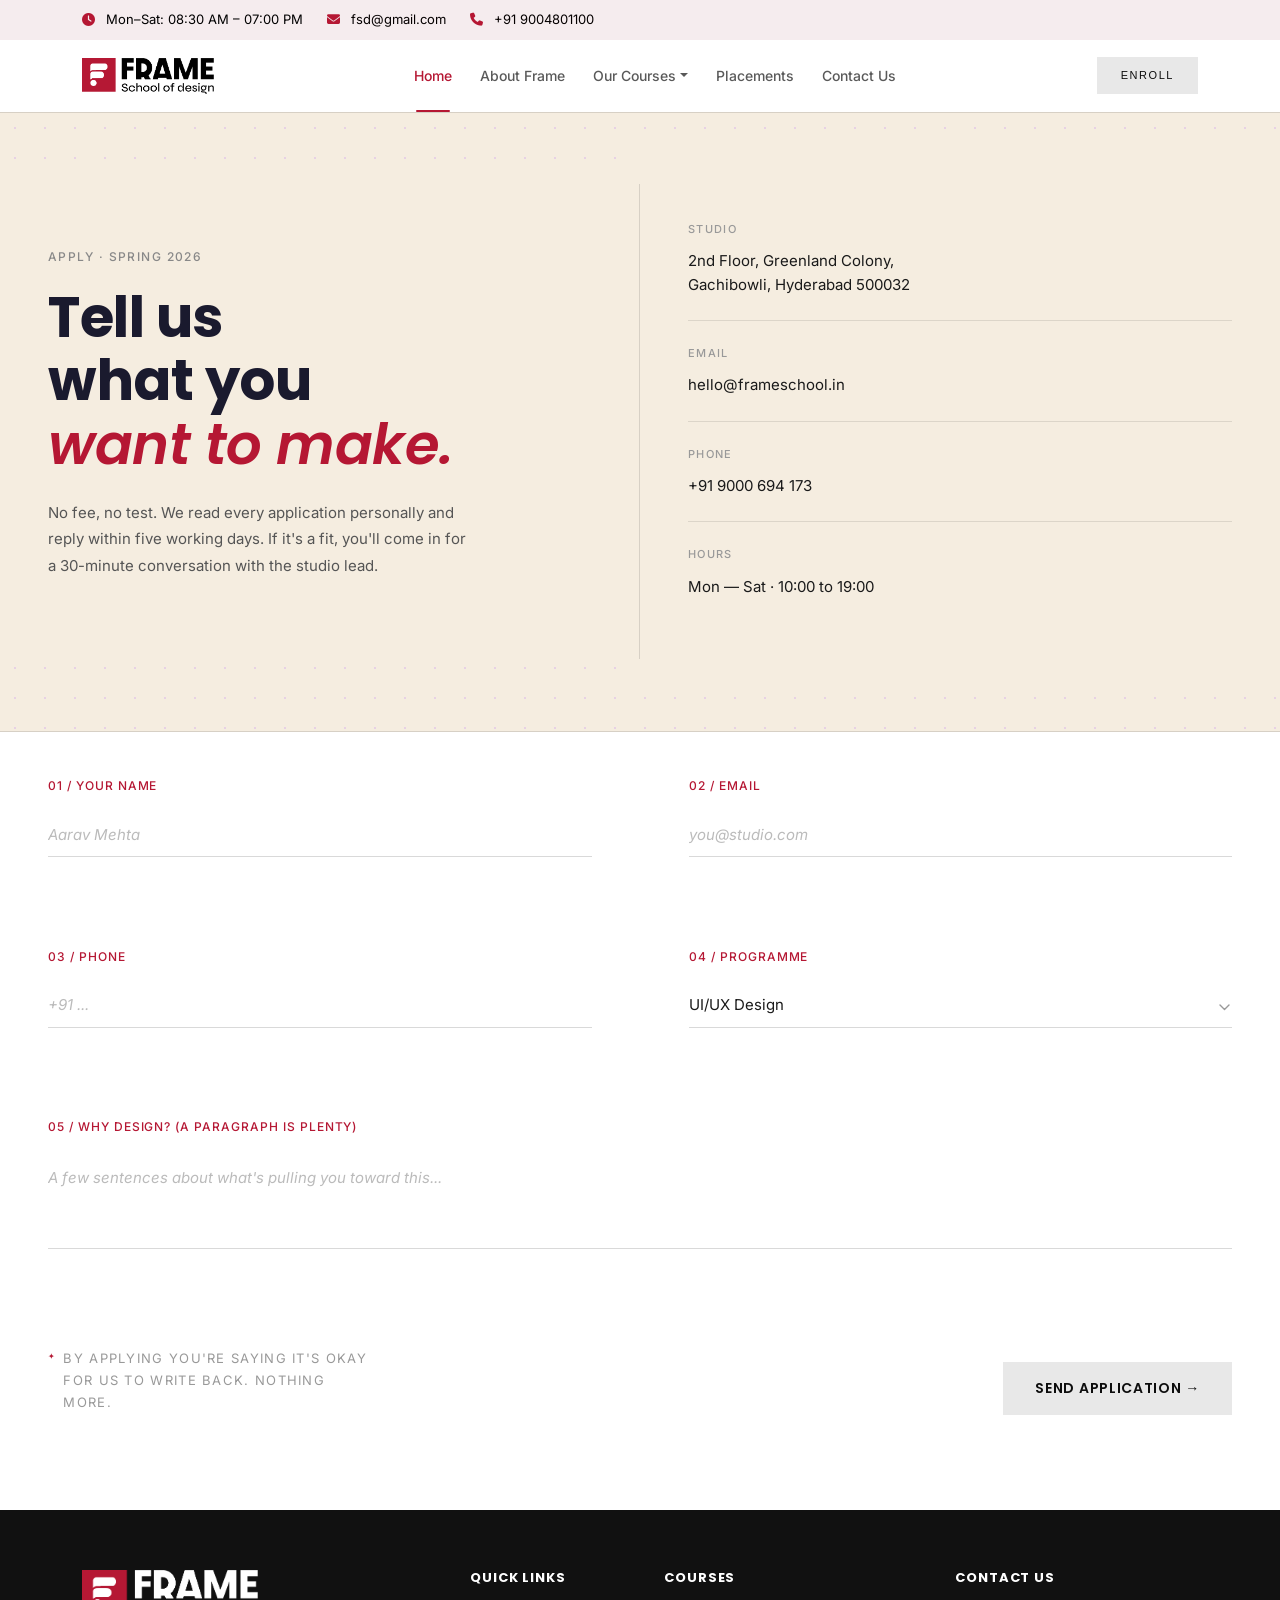
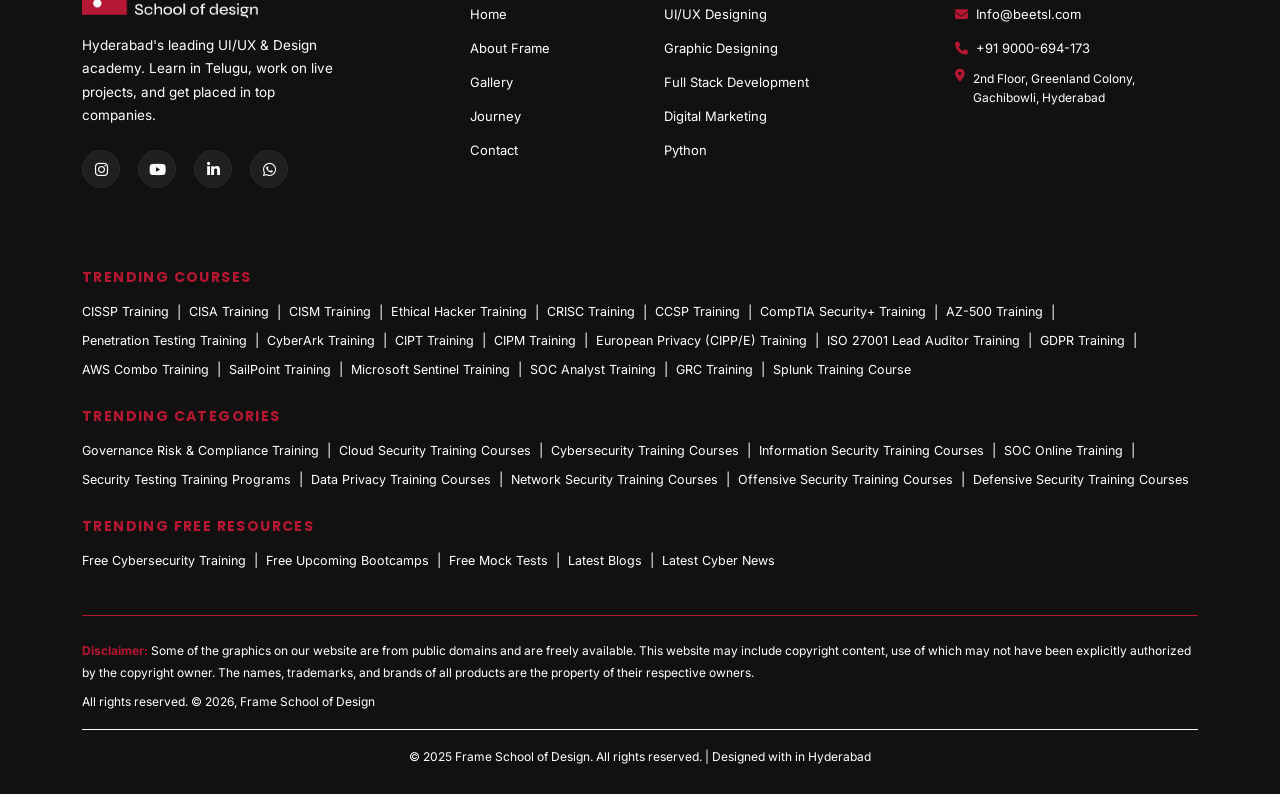
==== enrollng-now.html @ c46ac785 "updated barnded logo" ====
<!DOCTYPE html>
<html lang="en">
<head>
  <meta charset="UTF-8"/>
  <meta name="viewport" content="width=device-width, initial-scale=1.0"/>
  <title>Frame school of design</title>
  <link href="https://cdn.jsdelivr.net/npm/bootstrap@5.3.2/dist/css/bootstrap.min.css" rel="stylesheet"/>
  <link href="https://fonts.googleapis.com/css2?family=Poppins:wght@300;400;500;600;700;800;900&display=swap" rel="stylesheet"/>
  <link href="https://cdnjs.cloudflare.com/ajax/libs/font-awesome/6.5.0/css/all.min.css" rel="stylesheet"/>
  <link href="https://fonts.googleapis.com/css2?family=Inter:wght@400;500&display=swap" rel="stylesheet">
  <link rel="stylesheet" href="assets/css/style.css">
  <link rel="stylesheet" href="assets/css/community.css">
</head>
<body>

<!-- TOP BAR -->

<div class="top-bar">
  <div class="container">
    <div class="d-flex justify-content-between align-items-center flex-wrap gap-2">

      <!-- LEFT -->
      <div class="d-flex gap-4 flex-wrap">
        
        <span>
          <i class="fas fa-clock"></i>
          Mon–Sat: 08:30 AM – 07:00 PM
        </span>

        <span>
          <i class="fas fa-envelope"></i>
          <a href="mailto:fsd@gmail.com">fsd@gmail.com</a>
        </span>

        <span>
          <i class="fas fa-phone"></i>
          <a href="tel:+919004801100">+91 9004801100</a>
        </span>

      </div>

      <!-- RIGHT (optional address or remove if not needed) -->
      

    </div>
  </div>
</div>

<!-- NAVBAR -->
<nav class="navbar navbar-expand-lg">
  <div class="container">
    <a class="brand-logo" href="index.html">
      <img src="./assets/img/logo-1.png">
    </a>
    <button class="navbar-toggler border-0 shadow-none" type="button" data-bs-toggle="collapse" data-bs-target="#navMain">
      <span class="navbar-toggler-icon"></span>
    </button>
    <div class="collapse navbar-collapse" id="navMain">
      <ul class="navbar-nav mx-auto gap-1">
        <li class="nav-item"><a class="nav-link active" href="index.html">Home</a></li>
        <li class="nav-item"><a class="nav-link" href="#">About Frame</a></li>
       
        <li class="nav-item dropdown">
          <a class="nav-link dropdown-toggle" href="#" data-bs-toggle="dropdown">Our Courses</a>
          <ul class="dropdown-menu">
            <li><a href="./ppp.html">ppp</a></li>
            <li><a class="dropdown-item" href="#">UI/UX Designing</a></li>
            <li><a class="dropdown-item" href="#">Graphic Designing</a></li>
            <li><a class="dropdown-item" href="#">Full Stack Development</a></li>
            <li><a class="dropdown-item" href="#">Digital Marketing</a></li>
            <li><a class="dropdown-item" href="#">Python</a></li>
          </ul>
        </li>
        <li class="nav-item"><a class="nav-link" href="#">Placements</a></li>
        <li class="nav-item"><a class="nav-link" href="#">Contact Us</a></li>
      </ul>
      <div class="d-flex gap-3 mt-3 mt-lg-0 align-items-center">
        <!-- <button class="btn-nav-login">Login</button> -->
        <a href="contact-us.html" class="btn-nav-reg">Enroll</a>
      </div>
    </div>
  </div>
</nav>

<!-- HERO -->


<!-- ═══ CONTACT DETAILS ═══ -->






<!-- ═══ NAVBAR ═══ -->


<!-- ═══ HERO ═══ -->
<section class="hero-section">
 
  <div class="hero-left">
    <p class="section-tag">Apply · Spring 2026</p>
    <h1 class="hero-headline">
      Tell us<br>
      what you<br>
      <em>want to make.</em>
    </h1>
    <p class="hero-body">
      No fee, no test. We read every application personally and reply within five
      working days. If it's a fit, you'll come in for a 30-minute conversation
      with the studio lead.
    </p>
  </div>
 
  <div class="hero-right">
    <div class="contact-item">
      <div class="contact-cat">Studio</div>
      <div class="contact-val">2nd Floor, Greenland Colony,<br>Gachibowli, Hyderabad 500032</div>
    </div>
    <div class="contact-item">
      <div class="contact-cat">Email</div>
      <div class="contact-val">hello@frameschool.in</div>
    </div>
    <div class="contact-item">
      <div class="contact-cat">Phone</div>
      <div class="contact-val">+91 9000 694 173</div>
    </div>
    <div class="contact-item">
      <div class="contact-cat">Hours</div>
      <div class="contact-val">Mon — Sat · 10:00 to 19:00</div>
    </div>
  </div>
 
</section>
 
 
<!-- ════ CSS ════ -->
<style>
 
  /* ── Font variables ── */
  :root {
    --font-head: 'Poppins', sans-serif;
    --font-body: 'Inter', sans-serif;
  }
 
  /* ── Apply globally to this page ── */
  body {
    font-family: var(--font-body);
    font-weight: 400;
  }
 
  /* ── All headings → Poppins SemiBold/Bold ── */
  h1, h2, h3, h4, h5, h6 {
    font-family: var(--font-head);
    font-weight: 700;
  }
 
  /* ════ HERO SECTION ════ */
  .hero-section {
    display: grid;
    grid-template-columns: 1fr 1fr;       /* 2 col on desktop */
    border-top: 1px solid rgba(0,0,0,0.12);
    border-bottom: 1px solid rgba(0,0,0,0.12);
    background: #f5ede0;
    width: 100%;
  }
 
  /* LEFT */
  .hero-left {
    padding: 4rem 3.5rem 4rem 3rem;
    border-right: 1px solid rgba(0,0,0,0.12);
    display: flex;
    flex-direction: column;
    justify-content: flex-start;
    background: #f5ede0;
  }
 
  .section-tag {
    font-family: var(--font-body);
    font-weight: 500;
    font-size: 12px;
    letter-spacing: 0.12em;
    text-transform: uppercase;
    color: #888;
    margin-bottom: 1.25rem;
  }
 
  .hero-headline {
    font-family: var(--font-head);
    font-weight: 700;
    font-size: clamp(2.2rem, 5vw, 3.8rem);
    line-height: 1.1;
    color: #1a1a1a;
    margin-bottom: 1.5rem;
  }
 
  .hero-headline em {
    font-style: italic;
    font-weight: 600;
    color: #b51733;
  }
 
  .hero-body {
    font-family: var(--font-body);
    font-weight: 400;
    font-size: 15px;
    line-height: 1.75;
    color: #555;
    max-width: 420px;
  }
 
  /* RIGHT */
  .hero-right {
    padding: 4rem 3rem;
    display: flex;
    flex-direction: column;
    justify-content: flex-start;
    gap: 0;
    background: #f5ede0;
  }
 
  .contact-item {
    padding: 1.5rem 0;
    border-bottom: 1px solid rgba(0,0,0,0.1);
    display: flex;
    flex-direction: column;
    gap: 4px;
  }
 
  .contact-item:first-child { padding-top: 0; }
  .contact-item:last-child  { border-bottom: none; }
 
  .contact-cat {
    font-family: var(--font-body);
    font-weight: 500;
    font-size: 11px;
    letter-spacing: 0.12em;
    text-transform: uppercase;
    color: #999;
  }
 
  .contact-val {
    font-family: var(--font-body);
    font-weight: 400;
    font-size: 15px;
    color: #1a1a1a;
    line-height: 1.55;
  }
 
  /* ════ RESPONSIVE ════ */
 
  /* Tablet: 768px and below → stack vertically */
  @media (max-width: 768px) {
    .hero-section {
      grid-template-columns: 1fr;        /* single column */
    }
 
    .hero-left {
      border-right: none;
      border-bottom: 1px solid rgba(0,0,0,0.12);
      padding: 3rem 1.75rem 2.5rem;
      text-align: center;
      align-items: center;
    }
 
    .hero-body {
      text-align: center;
      max-width: 100%;
    }
 
    .hero-right {
      padding: 2.5rem 1.75rem 3rem;
    }
  }
 
  /* Mobile: 480px and below → tighter padding */
  @media (max-width: 480px) {
    .hero-left {
      padding: 2.5rem 1.25rem 2rem;
    }
 
    .hero-right {
      padding: 2rem 1.25rem 2.5rem;
    }
 
    .hero-headline {
      font-size: clamp(1.8rem, 8vw, 2.4rem);
    }
  }
  /* ── Form labels ── */
.field-label {
  font-family: var(--font-body);
  font-weight: 500;
  font-size: 12px;
  letter-spacing: 0.08em;
  text-transform: uppercase;
  color: #b51733;
}

/* ── Inputs, select, textarea ── */
.field-input,
.field-select,
.field-textarea {
  font-family: var(--font-body);
  font-weight: 400;
  font-size: 15px;
  color: #1a1a1a;
}

/* ── Placeholder text ── */
.field-input::placeholder,
.field-textarea::placeholder {
  font-family: var(--font-body);
  font-weight: 400;
  color: #bbb;
}

/* ── Disclaimer ── */
.form-disclaimer {
  font-family: var(--font-body);
  font-weight: 400;
  font-size: 13px;
  color: #999;
}

/* ── Send button ── */
.btn-send {
  font-family: var(--font-head);
  font-weight: 600;
  font-size: 14px;
  letter-spacing: 0.05em;
}
 
</style>
 
<!-- ═══ FORM ═══ -->
<section class="form-section">
  <div class="form-grid">

    <div class="form-field">
      <label class="field-label" for="f-name">01 / Your name</label>
      <input class="field-input" id="f-name" type="text" placeholder="Aarav Mehta">
    </div>

    <div class="form-field">
      <label class="field-label" for="f-email">02 / Email</label>
      <input class="field-input" id="f-email" type="email" placeholder="you@studio.com">
    </div>

    <div class="form-field">
      <label class="field-label" for="f-phone">03 / Phone</label>
      <input class="field-input" id="f-phone" type="tel" placeholder="+91 ...">
    </div>

    <div class="form-field">
      <label class="field-label" for="f-programme">04 / Programme</label>
      <select class="field-select" id="f-programme">
        <option>UI/UX Design</option>
        <option>Graphic Design</option>
        <option>3D &amp; Motion</option>
        <option>VFX &amp; Compositing</option>
        <option>Not sure yet</option>
      </select>
    </div>

    <div class="form-field full-width">
      <label class="field-label" for="f-why">05 / Why design? (a paragraph is plenty)</label>
      <textarea class="field-textarea" id="f-why" placeholder="A few sentences about what's pulling you toward this..."></textarea>
    </div>

    <div class="form-divider"></div>
    <div class="form-divider" style="border-bottom:none; border-top: 1px solid var(--border); margin-top:-1px;"></div>

  </div>

  <div class="form-footer">
    <p class="form-disclaimer">By applying you're saying it's okay for us to write back. Nothing more.</p>
    <button class="btn-send" id="sendBtn">Send Application →</button>
  </div>
</section>

<div class="toast" id="toast">Application sent. We'll be in touch.</div>

</div><!-- end page-wrapper -->

<script>
  document.getElementById('sendBtn').addEventListener('click', () => {
    const name = document.getElementById('f-name').value.trim();
    const email = document.getElementById('f-email').value.trim();
    if (!name || !email) {
      alert('Please fill in at least your name and email.');
      return;
    }
    const t = document.getElementById('toast');
    t.classList.add('show');
    setTimeout(() => t.classList.remove('show'), 3500);
  });
</script>





<footer>
  <div class="container">
 
    <div class="row g-5">
 
      <!-- Brand col -->
      <div class="col-lg-4">
        <div class="f-brand"><img src="./assets/img/footer-logo.png" alt="Frame Logo"></div>
        <p class="f-desc">Hyderabad's leading UI/UX & Design academy. Learn in Telugu, work on live projects, and get placed in top companies.</p>
        <!-- REPLACE your .soc block with this -->
<div class="soc">
  <a href="#" aria-label="Instagram">
    <i class="fa-brands fa-instagram"></i>
  </a>
  <a href="#" aria-label="YouTube">
    <i class="fa-brands fa-youtube"></i>
  </a>
  <a href="#" aria-label="LinkedIn">
    <i class="fa-brands fa-linkedin-in"></i>
  </a>
  <a href="#" aria-label="WhatsApp">
    <i class="fa-brands fa-whatsapp"></i>
  </a>
</div>
      </div>
 
      <!-- Quick Links -->
      <div class="col-6 col-lg-2">
        <h5>Quick Links</h5>
        <ul>
          <li><a href="index.html">Home</a></li>
          <li><a href="#">About Frame</a></li>
          <li><a href="#">Gallery</a></li>
          <li><a href="#">Journey</a></li>
          <li><a href="#">Contact</a></li>
        </ul>
      </div>
 
      <!-- Courses -->
      <div class="col-6 col-lg-3">
        <h5>Courses</h5>
        <ul>
          <li><a href="#">UI/UX Designing</a></li>
          <li><a href="#">Graphic Designing</a></li>
          <li><a href="#">Full Stack Development</a></li>
          <li><a href="#">Digital Marketing</a></li>
          <li><a href="#">Python</a></li>
        </ul>
      </div>
 
      <!-- Contact -->
      <div class="col-lg-3">
        <h5>Contact Us</h5>
        <ul>
          <li>
            <a href="mailto:Info@beetsl.com">
              <i class="fas fa-envelope"></i> Info@beetsl.com
            </a>
          </li>
          <li>
            <a href="tel:+919000694173">
              <i class="fas fa-phone"></i> +91 9000-694-173
            </a>
          </li>
          <li>
            <span>
              <i class="fas fa-map-marker-alt"></i>
              2nd Floor, Greenland Colony, Gachibowli, Hyderabad
            </span>
          </li>
        </ul>
      </div>
 
    </div><!-- /row -->
 
    <hr class="f-hr"/>
 
  </div><!-- /container -->
 
  <!-- Trending section — OUTSIDE .container so it spans full width -->
  <div class="trending-links-section">
    <div class="container">
 
      <!-- COURSES -->
      <div class="trending-links-block">
        <h4>Trending Courses</h4>
        <!-- FIX: use <a> tags separated by .sep spans, NOT a plain <p> -->
        <div class="trending-links-list">
          <a href="#">CISSP Training</a><span class="sep">|</span>
          <a href="#">CISA Training</a><span class="sep">|</span>
          <a href="#">CISM Training</a><span class="sep">|</span>
          <a href="#">Ethical Hacker Training</a><span class="sep">|</span>
          <a href="#">CRISC Training</a><span class="sep">|</span>
          <a href="#">CCSP Training</a><span class="sep">|</span>
          <a href="#">CompTIA Security+ Training</a><span class="sep">|</span>
          <a href="#">AZ-500 Training</a><span class="sep">|</span>
          <a href="#">Penetration Testing Training</a><span class="sep">|</span>
          <a href="#">CyberArk Training</a><span class="sep">|</span>
          <a href="#">CIPT Training</a><span class="sep">|</span>
          <a href="#">CIPM Training</a><span class="sep">|</span>
          <a href="#">European Privacy (CIPP/E) Training</a><span class="sep">|</span>
          <a href="#">ISO 27001 Lead Auditor Training</a><span class="sep">|</span>
          <a href="#">GDPR Training</a><span class="sep">|</span>
          <a href="#">AWS Combo Training</a><span class="sep">|</span>
          <a href="#">SailPoint Training</a><span class="sep">|</span>
          <a href="#">Microsoft Sentinel Training</a><span class="sep">|</span>
          <a href="#">SOC Analyst Training</a><span class="sep">|</span>
          <a href="#">GRC Training</a><span class="sep">|</span>
          <a href="#">Splunk Training Course</a>
        </div>
      </div>
 
      <!-- CATEGORIES -->
      <div class="trending-links-block">
        <h4>Trending Categories</h4>
        <div class="trending-links-list">
          <a href="#">Governance Risk & Compliance Training</a><span class="sep">|</span>
          <a href="#">Cloud Security Training Courses</a><span class="sep">|</span>
          <a href="#">Cybersecurity Training Courses</a><span class="sep">|</span>
          <a href="#">Information Security Training Courses</a><span class="sep">|</span>
          <a href="#">SOC Online Training</a><span class="sep">|</span>
          <a href="#">Security Testing Training Programs</a><span class="sep">|</span>
          <a href="#">Data Privacy Training Courses</a><span class="sep">|</span>
          <a href="#">Network Security Training Courses</a><span class="sep">|</span>
          <a href="#">Offensive Security Training Courses</a><span class="sep">|</span>
          <a href="#">Defensive Security Training Courses</a>
        </div>
      </div>
 
      <!-- RESOURCES -->
      <div class="trending-links-block">
        <h4>Trending Free Resources</h4>
        <div class="trending-links-list">
          <a href="#">Free Cybersecurity Training</a><span class="sep">|</span>
          <a href="#">Free Upcoming Bootcamps</a><span class="sep">|</span>
          <a href="#">Free Mock Tests</a><span class="sep">|</span>
          <a href="#">Latest Blogs</a><span class="sep">|</span>
          <a href="#">Latest Cyber News</a>
        </div>
      </div>
 
    </div><!-- /container -->
  </div><!-- /trending-links-section -->
 
  <div class="container">
    <div class="disclaimer-block">
      <p><strong>Disclaimer:</strong> Some of the graphics on our website are from public domains and are freely available. This website may include copyright content, use of which may not have been explicitly authorized by the copyright owner. The names, trademarks, and brands of all products are the property of their respective owners.</p>
      <p>All rights reserved. © 2026, Frame School of Design</p>
    </div>
    <p class="f-copy">© 2025 Frame School of Design. All rights reserved. | Designed with  in Hyderabad</p>
  </div>
 
</footer>
<script src="https://cdn.jsdelivr.net/npm/bootstrap@5.3.2/dist/js/bootstrap.bundle.min.js"></script>
<script>
  // Category tag toggle
  document.querySelectorAll('.c-tag').forEach(b => {
    b.addEventListener('click', () => {
      document.querySelectorAll('.c-tag').forEach(x => x.classList.remove('on'));
      b.classList.add('on');
    });
  });

  // Scroll reveal
  const obs = new IntersectionObserver(entries => {
    entries.forEach(e => { if(e.isIntersecting){ e.target.classList.add('show'); obs.unobserve(e.target); } });
  }, {threshold: 0.1});
  document.querySelectorAll('.rv').forEach(el => obs.observe(el));

  // Navbar white bg only when scrolled
  window.addEventListener('scroll', () => {
    document.querySelector('.navbar').classList.toggle('scrolled', window.scrollY > 10);
  });
</script>
</body>
</html>
---- assets/css/style.css ----
/* ═══════════════════════════════════════════════
   BEETSL — Fully Responsive CSS
   Breakpoints: 480px | 576px | 768px | 992px | 1200px
═══════════════════════════════════════════════ */

/* ── RESET & BASE ── */
*, *::before, *::after { box-sizing: border-box; margin: 0; padding: 0; }
html { scroll-behavior: smooth; }
body {
  font-family: 'Inter', sans-serif;
  overflow-x: hidden;
  width: 100%;
  font-weight: 400;
}

h1, h2, h3, h4, h5 {
  font-family: 'Poppins', sans-serif;
  font-weight: 600;
}

img { max-width: 100%; height: auto; display: block; }

/* ── CSS VARIABLES ── */
:root {
  --purple: #b51733;
  --purple-dark: #7c3aed;
  --purple-deep: #9333ea;
  --dark: #1a1a2e;
  --orange: #f97316;
  --bg-light: #f9f6ff;
  --bg-lavender: #f0eaff;
}

/* ══════════════════════════════════
   TOP BAR
══════════════════════════════════ */
.top-bar {
  background: oklch(0.95 0.01 0);
  color: black;
  font-size: 13px;
  padding: 10px 0;
}
.top-bar i { color: #b51733; margin-right: 5px; }
.top-bar a { color: #050000; text-decoration: none; }
.top-bar .addr { font-size: 12px; }

/* ══════════════════════════════════
   NAVBAR
══════════════════════════════════ */

  /* background: transparent;
  box-shadow: none;
  padding: 14px 0;
  position: sticky;
  top: 0;
  z-index: 1000;
  transition: background .3s, box-shadow .3s; */
  .navbar {
  background: transparent;
  box-shadow: none;

  height: 72px; /*  exact clean height */
  padding: 0;   /*  remove extra padding */

  display: flex;
  align-items: center;

  position: sticky;
  top: 0;
  z-index: 1000;

  transition: background .3s, box-shadow .3s;
}
.navbar .container {
  height: 100%;
  display: flex;
  align-items: center;
}

.navbar.scrolled {
  background: #fff !important;
  box-shadow: 0 2px 12px rgba(0,0,0,.08);
}
.brand-logo {
  display: flex;
  align-items: center;
  gap: 8px;
  text-decoration: none;
}
.brand-logo img {
  height: 36px;
  width: auto;
}
.nav-link {
  font-weight: 500;
  font-size: 14px;
  padding: 0 12px !important; /* 👈 tighter spacing */
  line-height: 72px; /* vertical alignment */
}
.nav-link:hover, .nav-link.active { color: #b51733 !important; }
.nav-link.active { position: relative; }
.nav-link.active::after {
  content: '';
  position: absolute;
  bottom: 0; left: 14px; right: 14px;
  height: 2px;
  background: #b51733;
  border-radius: 2px;
}
.dropdown-menu {
  border: none;
  box-shadow: 0 8px 30px rgba(0,0,0,.12);
  border-radius: 12px;
  padding: 10px;
  min-width: 210px;
}
.dropdown-item {
  border-radius: 8px;
  font-size: 14px;
  font-family: 'Poppins', sans-serif;
  padding: 9px 16px;
  color: #333;
}
.dropdown-item:hover { background: #f5f0ff; color: #b51733; }

/* .btn-nav-login {
  border: 1.5px solid var(--dark);
  color: var(--dark);
  border-radius: 8px;
  padding: 8px 26px;
  font-weight: 600;
  background: transparent;
  font-size: 14px;
  transition: all .2s;
  font-family: 'Poppins', sans-serif;
  cursor: pointer;
}
.btn-nav-login:hover { background: var(--dark); color: #fff; } */

.btn-nav-reg {
  background: black;
  color: #fff;
  border: none;
  border-radius: 8px;

  font-weight: 600;
 padding: 6px 18px;
  font-size: 13px;
  transition: all .2s;
  font-family: 'Poppins', sans-serif;
  cursor: pointer;
}
.btn-nav-reg:hover { background: #b51834; }
/* ── Mobile nav: float OVER content instead of pushing it down ── */
@media (max-width: 991px) {

  /* Make navbar a positioning anchor */
  .navbar {
    position: sticky;   /* already set — just keep it */
    overflow: visible;  /* allow the dropdown to escape */
  }

  /* Float the open menu over the page */
  .navbar-collapse.show,
  .navbar-collapse.collapsing {
    position: absolute;
    top: 60px;          /* match your navbar height */
    left: 0;
    right: 0;
    background: #fff;
    z-index: 1001;
    padding: 0.75rem 1.25rem 1.25rem;
    box-shadow: 0 12px 32px rgba(0, 0, 0, 0.12);
    border-top: 1px solid #f0f0f0;
    border-radius: 0 0 12px 12px;
  }

  /* Give navbar a containing block so absolute child is positioned inside it */
  .navbar .container {
    position: relative;
  }
}
/* ══════════════════════════════════
   HERO SECTION
══════════════════════════════════ */
.hero-section {
  background: linear-gradient(135deg, #f9f0ff 0%, #f0e6ff 20%, #ede0ff 40%, #f5ecff 70%, #fff0f9 100%);
  position: relative;
  overflow: hidden;

  /* Responsive UiPath-style height */
  height: clamp(520px, 80vh, 620px);

  display: flex;
  align-items: center;
  padding: 0;
}
.hero-section::before {
  content: '';
  position: absolute;
  inset: 0;
  background-image: radial-gradient(rgba(168,85,247,.18) 1px, transparent 1px);
  background-size: 30px 30px;
  pointer-events: none;
}
.hero-blob {
  position: absolute;
  right: -60px;
  top: 50%;
  transform: translateY(-50%);
  width: 580px;
  height: 580px;
  background: radial-gradient(circle, rgba(168,85,247,.22) 0%, rgba(220,120,255,.1) 50%, transparent 72%);
  border-radius: 50%;
  pointer-events: none;
}
.deco-lines {
  position: absolute;
  right: 28%;
  top: 6%;
  pointer-events: none;
  opacity: .55;
}
.spin-ring {
  position: absolute;
  right: 32%; top: 12%;
  width: 110px; height: 110px;
  border: 2px dashed rgba(168,85,247,.4);
  border-radius: 50%;
  animation: spin 22s linear infinite;
  pointer-events: none;
}
@keyframes spin { to { transform: rotate(360deg); } }
.inner-ring {
  position: absolute;
  right: 34%; top: 18%;
  width: 50px; height: 50px;
  border: 2px solid rgba(168,85,247,.18);
  border-radius: 50%;
  pointer-events: none;
}
.hero-star {
  position: absolute;
  right: 35%; top: 18%;
  font-size: 28px;
  color: #6d28d9;
  animation: pulse 2.5s ease-in-out infinite;
  pointer-events: none;
}
@keyframes pulse {
  0%, 100% { transform: scale(1); opacity: .6; }
  50% { transform: scale(1.3); opacity: 1; }
}
.star-bl {
  position: absolute;
  right: 16%; bottom: 26%;
  font-size: 22px;
  color: #f97316;
  opacity: .7;
  animation: pulse 3s ease-in-out infinite reverse;
  pointer-events: none;
}

.hero-left {
  position: relative;
  z-index: 2;
  padding-bottom: 0;
}
.person-wrap img {
  height: 100%;
  max-height: 540px;
  width: auto;
  object-fit: contain;
}
.hero-left h1 {
  font-size: clamp(2.1rem, 4.5vw, 3.5rem);
  font-weight: 700;
  line-height: 1.13;
  color: var(--dark);
  letter-spacing: -0.5px;
}
.h1-enhance { font-weight: 800; }
.h1-your { color: #b51733; font-weight: 800; }
.h1-creativity {
  color: #b51733;
  font-weight: 800;
  position: relative;
  display: inline-block;
}
.h1-creativity::after {
  content: '';
  position: absolute;
  bottom: -6px; left: 0;
  width: 100%; height: 3.5px;
  background: linear-gradient(90deg, var(--dark) 10%, #b51733);
  border-radius: 3px;
}
.hero-para {
  font-size: 15px;
  color: #555;
  line-height: 1.8;
  max-width: 490px;
  margin: 24px 0 34px;
  font-family: 'Inter', sans-serif;
  font-weight: 400;
}

.btn-enroll {
  background: linear-gradient(135deg, #ff6b35, var(--orange));
  color: #fff;
  border: none;
  padding: 14px 30px;
  border-radius: 50px;
  font-weight: 700;
  font-size: 15px;
  display: inline-flex;
  align-items: center;
  gap: 9px;
  box-shadow: 0 6px 22px rgba(249,115,22,.4);
  text-decoration: none;
  font-family: 'Poppins', sans-serif;
  transition: all .25s;
  cursor: pointer;
}
.btn-enroll:hover {
  transform: translateY(-3px);
  box-shadow: 0 10px 28px rgba(249,115,22,.5);
  color: #fff;
}
.btn-pill-outline {
  background: #fff;
  color: #333;
  border: 1.5px solid #ddd;
  padding: 13px 20px;
  border-radius: 50px;
  font-weight: 600;
  font-size: 14px;
  display: inline-flex;
  align-items: center;
  gap: 7px;
  text-decoration: none;
  font-family: 'Poppins', sans-serif;
  transition: all .25s;
  cursor: pointer;
}
.btn-pill-outline:hover {
  border-color: #b51733;
  color: #b51733;
  transform: translateY(-2px);
}

/* Hero Right */
.hero-right { position: relative; z-index: 2; }
.person-wrap { position: relative; display: flex; justify-content: center; align-items: flex-end; }

/* Floating badges */
.badge-1000 {
  position: absolute;
  right: -10px; top: 22%;
  background: #fff;
  border-radius: 18px;
  padding: 16px 20px 16px 16px;
  box-shadow: 0 8px 32px rgba(0,0,0,.13);
  display: flex;
  align-items: center;
  gap: 14px;
  z-index: 10;
  animation: floatY 3s ease-in-out infinite;
}
@keyframes floatY {
  0%, 100% { transform: translateY(0); }
  50% { transform: translateY(-10px); }
}
.av-wrap { display: flex; }
.av-item {
  width: 38px; height: 38px;
  border-radius: 50%;
  border: 2.5px solid #fff;
  margin-left: -10px;
  display: flex;
  align-items: center;
  justify-content: center;
  font-size: 16px;
  font-weight: 700;
  overflow: hidden;
  background: #eee;
}
.av-item:first-child { margin-left: 0; }
.av-item img, .bs-av img { width: 100%; height: 100%; object-fit: cover; }
.badge-count {
  font-size: 22px;
  font-weight: 800;
  color: #b51733;
  display: block;
  line-height: 1.1;
}
.badge-label { font-size: 12px; color: #777; font-weight: 500; }

.badge-student {
  position: absolute;
  left: -10px; bottom: 30%;
  background: #fff;
  border-radius: 14px;
  padding: 14px 18px;
  box-shadow: 0 8px 28px rgba(0,0,0,.12);
  z-index: 10;
  animation: floatY 3.5s ease-in-out infinite reverse;
}
.bs-inner { display: flex; align-items: center; gap: 12px; }
.bs-av {
  width: 44px; height: 44px;
  border-radius: 50%;
  overflow: hidden;
  background: linear-gradient(135deg, #fbbf24, #f59e0b);
  display: flex;
  align-items: center;
  justify-content: center;
  font-size: 20px;
  border: 2.5px solid #fff;
  box-shadow: 0 4px 12px rgba(0,0,0,.12);
}
.bs-label { font-size: 11px; color: #999; font-weight: 500; }
.bs-name { font-weight: 700; font-size: 14px; color: var(--dark); }
.bs-stars { color: #f59e0b; font-size: 13px; }

/* ══════════════════════════════════
   SEARCH SECTION
══════════════════════════════════ */
.search-section {
  background: linear-gradient(135deg, #f0eaff, #ede9fe 40%, #f8f5ff 100%);
  padding: 32px 0 48px;
  position: relative;
}
.search-section::before {
  content: '';
  position: absolute;
  inset: 0;
  background-image: radial-gradient(rgba(168,85,247,.12) 1px, transparent 1px);
  background-size: 28px 28px;
  pointer-events: none;
}
.search-box {
  background: #fff;
  border-radius: 14px;
  box-shadow: 0 4px 24px rgba(0,0,0,.09);
  display: flex;
  align-items: stretch;
  overflow: hidden;
  max-width: 900px;
  margin: 0 auto;
  position: relative;
  z-index: 1;
}
.s-select {
  border: none;
  outline: none;
  padding: 0 38px 0 18px;
  font-size: 15px;
  font-weight: 500;
  color: #333;
  font-family: 'Poppins', sans-serif;
  min-width: 185px;
  border-right: 1.5px solid #f0f0f0;
  -webkit-appearance: none;
  appearance: none;
  background: #fff url("data:image/svg+xml,%3Csvg xmlns='http://www.w3.org/2000/svg' width='11' height='7'%3E%3Cpath d='M1 1l4.5 4.5L10 1' stroke='%23999' stroke-width='1.5' fill='none' stroke-linecap='round'/%3E%3C/svg%3E") no-repeat calc(100% - 12px) center;
  cursor: pointer;
}
.s-input {
  flex: 1;
  border: none;
  outline: none;
  padding: 18px;
  font-size: 15px;
  font-family: 'Poppins', sans-serif;
  color: #333;
}
.s-input::placeholder { color: #bbb; }
.s-btn {
  background: #b51733;
  color: #fff;
  border: none;
  padding: 0 42px;
  font-weight: 700;
  font-size: 15px;
  font-family: 'Poppins', sans-serif;
  transition: background .2s;
  white-space: nowrap;
  cursor: pointer;
}
.s-btn:hover { background: var(--purple-deep); }

.cat-wrap {
  display: flex;
  flex-wrap: wrap;
  gap: 10px;
  justify-content: center;
  margin-top: 22px;
  position: relative;
  z-index: 1;
}
.c-tag {
  background: transparent;
  border: 1.5px solid #ddd;
  color: #555;
  padding: 8px 22px;
  border-radius: 50px;
  font-size: 13px;
  font-weight: 500;
  cursor: pointer;
  transition: all .2s;
  font-family: 'Poppins', sans-serif;
}
.c-tag:hover, .c-tag.on {
  border-color: #b51733;
  color: #b51733;
  background: #f5f0ff;
}

/* ══════════════════════════════════
   TICKER
══════════════════════════════════ */
.ticker {
  background: linear-gradient(90deg, var(--dark), #3b1f6b 50%, var(--dark));
  padding: 18px 0;
  overflow: hidden;
}
.ticker-track {
  display: flex;
  width: max-content;
  animation: tick 26s linear infinite;
}
@keyframes tick { to { transform: translateX(-50%); } }
.t-item {
  display: flex;
  align-items: center;
  gap: 14px;
  padding: 0 30px;
  white-space: nowrap;
  color: #fff;
  font-size: 15px;
  font-weight: 700;
}
.t-x {
  width: 26px; height: 26px;
  background: rgba(168,85,247,.28);
  border-radius: 6px;
  display: flex;
  align-items: center;
  justify-content: center;
  color: #d8b4fe;
  font-size: 12px;
  font-weight: 900;
}
.t-star { color: #b51733; font-size: 18px; }

/* ══════════════════════════════════
   GLOBAL IMPACT (COMPANIES)
══════════════════════════════════ */
.gi-section {
  background: #0d0d0d;
  padding: 80px 0 60px;
  overflow: hidden;
  position: relative;
}
.gi-section::before {
  content: '';
  position: absolute;
  inset: 0;
  background-image:
    linear-gradient(rgba(255,255,255,.022) 1px, transparent 1px),
    linear-gradient(90deg, rgba(255,255,255,.022) 1px, transparent 1px);
  background-size: 60px 60px;
  pointer-events: none;
}
.gi-tag {
  display: inline-flex;
  align-items: center;
  gap: 8px;
  font-size: 12px;
  font-weight: 700;
  letter-spacing: 3px;
  text-transform: uppercase;
  color: #f97316;
  margin-bottom: 20px;
}
.gi-title {
  font-size: clamp(1.5rem, 3.8vw, 2.5rem);
  font-weight: 700;
  color: #fff;
  line-height: 1.2;
  margin-bottom: 16px;
}
.gi-title .hi { color: #22d3ee; }
.gi-subtitle {
  font-size: 15px;
  color: rgba(255,255,255,.42);
  max-width: 520px;
  margin: 0 auto;
  line-height: 1.7;
}

/* Marquee rows */
.gi-marquee-wrap { margin-top: 52px; position: relative; }
.gi-fade-l, .gi-fade-r {
  position: absolute;
  top: 0; bottom: 0;
  width: 120px;
  pointer-events: none;
  z-index: 4;
}
.gi-fade-l { left: 0; background: linear-gradient(90deg, #0d0d0d 30%, transparent); }
.gi-fade-r { right: 0; background: linear-gradient(-90deg, #0d0d0d 30%, transparent); }

.gi-lane {
  overflow: hidden;
  border-top: 1px solid rgba(255,255,255,.07);
}
.gi-lane:last-child { border-bottom: 1px solid rgba(255,255,255,.07); }
.gi-track { display: flex; width: max-content; will-change: transform; }
.gi-track.fwd  { animation: giScroll 30s linear infinite; }
.gi-track.rev  { animation: giScroll 36s linear infinite reverse; }
.gi-track.fwd2 { animation: giScroll 26s linear infinite; }
.gi-track.rev2 { animation: giScroll 32s linear infinite reverse; }
@keyframes giScroll { to { transform: translateX(-50%); } }

.gi-lane:hover .gi-track { animation-play-state: paused; }

.gi-logo {
  display: inline-flex;
  flex-direction: column;
  align-items: center;
  justify-content: center;
  min-width: 200px;
  height: 100px;
  padding: 0 32px;
  border-right: 1px solid rgba(255,255,255,.07);
  flex-shrink: 0;
  position: relative;
  transition: background .3s;
  cursor: default;
}
.gi-logo::after {
  content: '';
  position: absolute;
  inset: 0;
  background: rgba(255,255,255,0);
  transition: background .3s;
}
.gi-logo:hover::after { background: rgba(255,255,255,.04); }
.gi-logo:hover .ln { color: rgba(255,255,255,.95) !important; }

.ln {
  font-size: clamp(12px,1.3vw,15px);
  font-weight: 700;
  color: rgba(255,255,255,.55);
  white-space: nowrap;
  transition: color .3s;
  text-align: center;
  line-height: 1.3;
  position: relative;
  z-index: 1;
}
.ls {
  font-size: 8px;
  font-weight: 500;
  letter-spacing: 1px;
  color: rgba(255,255,255,.25);
  text-transform: uppercase;
  margin-top: 3px;
  position: relative;
  z-index: 1;
}
.ln.c { color: #22d3ee; } .ln.o { color: #f97316; } .ln.b { color: #60a5fa; }
.ln.p { color: #c084fc; } .ln.r { color: #f87171; } .ln.g { color: #4ade80; }
.ln.y { color: #facc15; } .ln.w { color: rgba(255,255,255,.75); }

/* ══════════════════════════════════
   CTA SECTION
══════════════════════════════════ */
.cta-section {
  /* background: linear-gradient(135deg, var(--dark), #4c1d95 50%, var(--purple-dark)); */
    background: #b51733;

  padding: 90px 0;
  position: relative;
  overflow: hidden;
  text-align: center;
}
.cta-section::before {
  content: '';
  position: absolute;
  width: 480px; height: 480px;
  background: rgba(168,85,247,.12);
  border-radius: 50%;
  top: -180px; right: -80px;
}
.cta-section::after {
  content: '';
  position: absolute;
  width: 280px; height: 280px;
  background: rgba(168,85,247,.08);
  border-radius: 50%;
  bottom: -110px; left: -50px;
}
.cta-section h2 {
  color: #fff;
  font-size: clamp(1.8rem, 3.5vw, 2.6rem);
  font-weight: 800;
  position: relative;
  z-index: 1;
}
.cta-section p {
  color: rgba(255,255,255,.7);
  font-size: 15px;
  max-width: 480px;
  margin: 14px auto 34px;
  position: relative;
  z-index: 1;
}
.btn-cta {
  background: #000000;
  color: #fff;
  border: none;
  padding: 16px 46px;
  border-radius: 50px;
  font-weight: 700;
  font-size: 16px;
  font-family: 'Poppins', sans-serif;
  box-shadow: 0 8px 24px rgba(249,115,22,.4);
  transition: all .25s;
  cursor: pointer;
  position: relative;
  z-index: 1;
}
.btn-cta:hover {
  transform: translateY(-3px);
  box-shadow: 0 12px 32px rgba(249,115,22,.5);
}

/* ══════════════════════════════════
   TESTIMONIALS
══════════════════════════════════ */
:root {
  --bg: #0d0d0d;
  --card: #141414;
  --accent: #e87c3e;
  --accent2: #4f9cf9;
  --text: #e8e8e8;
  --muted: #666;
  --star: #f5a623;
  --border: rgba(255,255,255,0.07);
}

.sec-head { padding: 72px 24px 48px; text-align: center; }
.eyebrow {
  display: flex;
  align-items: center;
  justify-content: center;
  gap: 10px;
  margin-bottom: 14px;
}
.eyebrow span {
  font-family: 'Poppins', sans-serif;
  font-size: 12px;
  font-weight: 700;
  letter-spacing: .2em;
  text-transform: uppercase;
  color: #b51733;
}
.sec-head h2 {
  font-family: 'Poppins', sans-serif;
  font-size: clamp(28px, 5vw, 50px);
  font-weight: 800;
  background: linear-gradient(135deg, #fff 40%, #b51733 100%);
  -webkit-background-clip: text;
  -webkit-text-fill-color: transparent;
  background-clip: text;
  margin-bottom: 12px;
  line-height: 1.1;
}
.sub {
  color: var(--muted);
  font-size: 15px;
  max-width: 520px;
  margin: 0 auto;
  line-height: 1.7;
}

.cols-outer {
  position: relative;
  padding: 0 24px;
  max-width: 1200px;
  margin: 0 auto;
}
.cols-outer::before, .cols-outer::after {
  content: '';
  position: absolute;
  left: 0; right: 0;
  z-index: 2;
  pointer-events: none;
}
.cols-outer::before {
  top: 0;
  height: 60px;
  background: linear-gradient(to bottom, var(--bg), transparent);
}
.cols-outer::after {
  bottom: 0;
  height: 80px;
  background: linear-gradient(to top, var(--bg), transparent);
}

.cols-wrap {
  display: grid;
  grid-template-columns: repeat(3, 1fr);
  gap: 20px;
  padding: 0 0 72px;
  height: 620px;
  overflow: hidden;
}

.col { display: flex; flex-direction: column; gap: 18px; will-change: transform; }

/* Testimonial Card */
.tcard {
  background: var(--card);
  border: 1px solid var(--border);
  border-radius: 16px;
  padding: 22px 20px 18px;
  display: flex;
  flex-direction: column;
  gap: 12px;
  position: relative;
  overflow: hidden;
  flex-shrink: 0;
  transition: border-color .3s, box-shadow .3s;
}
.tcard::before {
  content: '';
  position: absolute;
  top: 0; left: 0; right: 0;
  height: 3px;
  background: linear-gradient(90deg, #b51733, var(--accent2));
  opacity: 0;
  transition: opacity .3s;
}
.tcard:hover {
  border-color: rgba(232,124,62,.3);
  box-shadow: 0 16px 40px rgba(0,0,0,.5);
}
.tcard:hover::before { opacity: 1; }

.big-q {
  position: absolute;
  top: 10px; right: 14px;
  font-size: 44px;
  font-family: Georgia, serif;
  color: rgba(255,255,255,.035);
  line-height: 1;
  user-select: none;
}
.ch { display: flex; align-items: center; gap: 11px; }
.av {
  width: 42px; height: 42px;
  border-radius: 50%;
  display: flex;
  align-items: center;
  justify-content: center;
  font-family: 'Poppins', sans-serif;
  font-size: 16px;
  font-weight: 700;
  color: #fff;
  flex-shrink: 0;
  text-transform: uppercase;
}
.mt { flex: 1; min-width: 0; }
.nm {
  font-family: 'Poppins', sans-serif;
  font-size: 13.5px;
  font-weight: 700;
  color: #fff;
  white-space: nowrap;
  overflow: hidden;
  text-overflow: ellipsis;
}
.co {
  font-size: 9.5px;
  font-weight: 700;
  letter-spacing: .14em;
  text-transform: uppercase;
  color: #b51733;
  margin-top: 2px;
}
.stars { display: flex; gap: 2px; margin-top: 4px; }
.star { color: var(--star); font-size: 11px; }
.star.e { opacity: .25; }
.bt { font-size: 13px; line-height: 1.75; color: #aaa; font-style: italic; }
.cf {
  display: flex;
  align-items: center;
  justify-content: space-between;
  border-top: 1px solid var(--border);
  padding-top: 10px;
}
.vf { font-size: 10.5px; color: #4caf50; font-weight: 500; }
.sp { font-size: 12px; color: var(--muted); }

/* ══════════════════════════════════
   FOOTER
══════════════════════════════════ */
footer {
  background: #0d0d0d;
  color: #aaa; /* better visibility */
}
footer h5 {
  color: #fff;
  font-weight: 700;
  font-size: 16px;
  margin-bottom: 18px;
}
footer ul { list-style: none; padding: 0; margin: 0; }
footer ul li { margin-bottom: 10px; }
footer ul li a {
  color: #777;
  text-decoration: none;
  font-size: 14px;
  transition: color .2s;
}
footer ul li a:hover { color: #b51733; }
.f-brand { font-size: 22px; font-weight: 800; color: #fff; }
.f-brand span { color: #b51733; }
.f-desc {
  font-size: 12px;
  line-height: 1.8;
  margin: 12px 0 22px;
  max-width: 270px;
  color: #777;
}
.soc a {
  display: inline-flex;
  width: 38px; height: 38px;
  background: rgba(255,255,255,.06);
  border-radius: 50%;
  align-items: center;
  justify-content: center;
  color: #b51733;
  font-size: 15px;
  margin-right: 8px;
  transition: all .2s;
  text-decoration: none;
}
.soc a:hover { background: #b51733; color: #fff; transform: translateY(-2px); }
.f-hr { border-color: rgba(255,255,255,.07); margin: 36px 0 18px; }
.f-copy { font-size: 13px; color: #444; text-align: center; }

/* ══════════════════════════════════
   REVEAL ANIMATION
══════════════════════════════════ */
.rv { opacity: 0; transform: translateY(28px); transition: opacity .65s ease, transform .65s ease; }
.rv.show { opacity: 1; transform: none; }


/* ══════════════════════════════════════════════════
   RESPONSIVE BREAKPOINTS
══════════════════════════════════════════════════ */

/* ── ≤ 1199px (Large tablets / small desktops) ── */
@media (max-width: 1199px) {
  .hero-section { min-height: auto; }
  .hero-blob { width: 400px; height: 400px; }
  .badge-1000 { right: 0; }
  .badge-student { left: 0; }
  .gi-logo { min-width: 170px; padding: 0 24px; }
}

/* ── ≤ 991px (Tablets) ── */
@media (max-width: 991px) {

  .hero-section {
    height: auto;
    padding: 60px 0;
  }

  .hero-left {
    padding-bottom: 30px;
    text-align: center;
  }

  .hero-para {
    margin-left: auto;
    margin-right: auto;
  }

  .hero-left .d-flex {
    justify-content: center;
  }

  .hero-right {
    margin-top: 30px;
  }

  .person-wrap {
    margin-bottom: 40px;
  }
}
/* ── ≤ 767px (Mobile landscape / large phones) ── */
@media (max-width: 767px) {

  .hero-section {
    height: auto;
    padding: 50px 0 20px;
  }

  .hero-left h1 {
    font-size: clamp(1.7rem, 6vw, 2.2rem);
    text-align: center;
  }

  .hero-para {
    font-size: 14px;
    text-align: center;
  }

  .hero-left .d-flex {
    flex-direction: column;
    align-items: center;
    gap: 12px !important;
  }

  .person-wrap img {
    height: 300px;
  }
}

/* ── ≤ 480px (Small phones) ── */
@media (max-width: 480px) {
  .hero-left h1 {
    font-size: 1.55rem;
  }

  .hero-para {
    font-size: 13px;
  }

  .person-wrap img {
    height: 260px;
  }
}
/* ── ≤ 360px (Very small phones) ── */
@media (max-width: 360px) {
  .hero-left h1 { font-size: 1.35rem; }
  .btn-enroll, .btn-pill-outline { font-size: 12px; }
  .gi-logo { min-width: 100px; padding: 0 10px; }
  .ln { font-size: 11px; }
  .tcard { padding: 16px 14px 12px; }
}

/* ══════════════════════════════════
   UTILITY — touch devices
══════════════════════════════════ */
@media (hover: none) {
  .gi-lane:hover .gi-track { animation-play-state: running; }
  .col:hover { /* don't pause on touch */ }
  .f-card:hover { transform: none; }
  .c-card:hover { transform: none; box-shadow: 0 4px 20px rgba(0,0,0,.07); }
}

/* ══════════════════════════════════
   PRINT
══════════════════════════════════ */
@media print {
  .ticker, .gi-marquee-wrap, .badge-1000, .badge-student,
  .spin-ring, .inner-ring, .hero-star, .star-bl { display: none; }
  .hero-section { min-height: auto; }
  .rv { opacity: 1; transform: none; }
}

/* ── SECTION ── */
.section{background:#111;padding:60px 20px 80px;}
.section-title{text-align:center;font-size:clamp(26px,4vw,42px);font-weight:800;color:#fff;margin-bottom:48px;}

/* ── GRID — gap between cards ── */
.cards-grid{
  display:grid;
  grid-template-columns:repeat(4,1fr);
  gap:20px;                        /* ← space between each card */
  max-width:1300px;
  margin:0 auto;
}

/* ── CARD ── */
.card{
  background:#fff;color:#111;
  display:flex;flex-direction:column;
  overflow:hidden;
  position:relative;
}

.card-img-wrap{
  overflow:hidden;
  width:100%;
  aspect-ratio:4/3;
  flex-shrink:0;
}
.card-img{
  width:100%;height:100%;
  object-fit:cover;display:block;
  transition:transform .4s ease;
}
.card:hover .card-img{transform:scale(1.08);}

.card-body{padding:28px 22px 24px;display:flex;flex-direction:column;flex:1;}
.card-title{font-size:20px;font-weight:800;margin-bottom:14px;text-align:center;line-height:1.25;color:#111;}
.card-desc{font-size:14px;line-height:1.7;text-align:center;color:#444;flex:1;margin-bottom:24px;}

/* BUTTONS */
.btn{
  display:inline-flex;align-items:center;justify-content:center;gap:8px;
  padding:14px 18px;
  font-family:'Barlow',sans-serif;
  font-size:13px;font-weight:700;letter-spacing:1.2px;text-transform:uppercase;
  cursor:pointer;border-radius:0;
  transition:background .25s,border-color .25s,color .25s;
  text-decoration:none;
}
.btn-outline{background:transparent;border:2px solid #111;color:#111;}
.card:hover .btn-outline{background:#8b0000;border-color:#8b0000;color:#fff;}

.btn-filled{background:#8b0000;border:2px solid #8b0000;color:#fff;}
.card:hover .btn-filled{background:#6a0000;border-color:#6a0000;}

/* Game Design active card */
.card.active-card{background:#8b0000;}
.card.active-card .card-title{color:#fff;}
.card.active-card .card-desc{color:rgba(255,255,255,.85);}
.card.active-card .btn-outline{border-color:#fff;color:#fff;}
.card.active-card:hover .btn-outline{background:#fff;border-color:#fff;color:#8b0000;}

/* ── FABs ── */
.fab{
  position:fixed;right:20px;width:52px;height:52px;border-radius:50%;
  display:flex;align-items:center;justify-content:center;
  font-size:26px;cursor:pointer;z-index:200;transition:transform .2s;
}
.fab:hover{transform:scale(1.1);}
.fab-wa{bottom:80px;background:#25d366;box-shadow:0 4px 16px rgba(37,211,102,.5);}
.fab-up{bottom:20px;background:#8b0000;font-size:18px;box-shadow:0 4px 14px rgba(139,0,0,.5);}

/* ── RESPONSIVE ── */
@media(max-width:1024px){
  .cards-grid{grid-template-columns:repeat(2,1fr);gap:18px;}
  .nav-links li:nth-child(n+5){display:none;}
}
@media(max-width:768px){
  nav{padding:0 18px;}
  .nav-links{display:none;}
  .cards-grid{grid-template-columns:repeat(2,1fr);gap:14px;}
}
@media(max-width:460px){
  .cards-grid{grid-template-columns:1fr;gap:14px;}
  .section{padding:36px 12px 56px;}
}

.hero-tag {
  display: inline-block;
  font-family: 'Inter', sans-serif;
  font-size: 11px;
  font-weight: 600;
  letter-spacing: 2px;
  text-transform: uppercase;

  /* background: #ff6b5c; */
  color: #0e0202;

  padding: 6px 12px;
  border-radius: 2px;

  margin-bottom: 18px;
}

.hero-circle {
  position: absolute;
  bottom: 40px;
  right: 120px;

  width: 110px;
  height: 110px;
  border-radius: 50%;

  background: #111;
  color: #fff;

  display: flex;
  align-items: center;
  justify-content: center;

  font-size: 10px;
  letter-spacing: 2px;
  text-align: center;

  z-index: 3;
}

/* rotating text */
.hero-circle span {
  position: absolute;
  width: 100%;
  height: 100%;

  display: flex;
  align-items: center;
  justify-content: center;

  animation: rotateText 10s linear infinite;
}

@keyframes rotateText {
  from { transform: rotate(0deg); }
  to { transform: rotate(360deg); }
}

/* center dot */
.hero-circle::after {
  content: '';
  width: 6px;
  height: 6px;
  /* background: #ff6b5c; */
  border-radius: 50%;
  position: absolute;
}

@media (max-width: 991px) {
  .hero-circle {
    display: none;
  }
}
@media (max-width: 991px) {
  .navbar {
    height: 60px;
  }

  .brand-logo img {
    height: 32px;
  }

  .nav-link {
    line-height: normal;
    padding: 10px 16px !important;
  }
}

.top-bar span {
  display: flex;
  align-items: center;
  gap: 6px;
}

/* enroll button */



/* Enroll button */
.btn-nav-reg {
  background: var(--text);
  color: var(--bg);
  border: none;
  padding: 10px 24px;
  font-size: 11px;
  letter-spacing: 0.14em;
  font-family: 'DM Sans', sans-serif;
  font-weight: 500;
  cursor: pointer;
  text-transform: uppercase;
  transition: background 0.2s;
  border-radius: 0;
}

.btn-nav-reg:hover { background: #2e2e2e; }

@media (max-width: 991px) {
  .navbar .container { height: auto; padding-top: 0.75rem; padding-bottom: 0.75rem; }
  .navbar-collapse { padding: 1rem 0 0.5rem; border-top: 1px solid var(--border); margin-top: 0.75rem; }
  .navbar-nav .nav-link { padding: 0.55rem 0 !important; border-bottom: 1px solid var(--border); }
  .btn-nav-reg { width: 100%; margin-top: 0.5rem; }
  .dropdown-menu { border: none; padding-left: 1rem; box-shadow: none; background: transparent; }
}

/* ══════════════════════════
   ENROLL OVERLAY
══════════════════════════ */
.enroll-overlay {
  position: fixed;
  inset: 0;
  z-index: 1050;
  display: flex;
  pointer-events: none;
  opacity: 0;
  transition: opacity 0.35s ease;
}

.enroll-overlay.active {
  opacity: 1;
  pointer-events: all;
}

/* left dim */
.overlay-dim {
  flex: 1;
  background: rgba(26,26,26,0.55);
  backdrop-filter: blur(2px);
  cursor: pointer;
}

/* right panel slides in */
.overlay-panel {
  width: min(680px, 100vw);
  background: var(--bg);
  height: 100%;
  overflow-y: auto;
  display: flex;
  flex-direction: column;
  transform: translateX(100%);
  transition: transform 0.4s cubic-bezier(0.4,0,0.2,1);
  position: relative;
}

.enroll-overlay.active .overlay-panel {
  transform: translateX(0);
}

/* close button */
.overlay-close {
  position: absolute;
  top: 1.8rem;
  right: 2rem;
  background: none;
  border: none;
  font-size: 22px;
  cursor: pointer;
  color: var(--muted);
  line-height: 1;
  font-family: 'DM Sans', sans-serif;
  transition: color 0.2s;
  z-index: 2;
}

.overlay-close:hover { color: var(--text); }

/* panel header */
.panel-head {
  padding: 3.5rem 3rem 2.5rem;
  border-bottom: 1px solid var(--border);
}

.panel-tag {
  font-size: 10px;
  letter-spacing: 0.22em;
  color: #b51733;
  text-transform: uppercase;
  display: flex;
  align-items: center;
  gap: 8px;
  margin-bottom: 1.2rem;
}

.panel-tag::before { content: '✦'; }

.panel-title {
  font-family: 'Playfair Display', serif;
  font-size: clamp(2rem, 5vw, 3rem);
  font-weight: 900;
  line-height: 1.05;
  letter-spacing: -0.02em;
  margin-bottom: 1rem;
}

.panel-title em { font-style: italic; }

.panel-desc {
  font-size: 12.5px;
  color: #777;
  line-height: 1.8;
  max-width: 420px;
}

/* form */
.panel-form {
  padding: 0 3rem 3rem;
  flex: 1;
}

.form-grid {
  display: grid;
  grid-template-columns: 1fr 1fr;
  border-top: 1px solid var(--border);
}

.form-field {
  padding: 2.2rem 2rem 2.2rem 0;
  border-bottom: 1px solid var(--border);
}

.form-field:nth-child(even) {
  padding-left: 2rem;
  padding-right: 0;
  border-left: 1px solid var(--border);
}

.form-field.full-width {
  grid-column: 1 / -1;
  padding-right: 0;
  border-left: none !important;
}

.field-label {
  display: block;
  font-size: 15px;
  letter-spacing: 0.22em;
  color: #b51733;
  margin-bottom: 1.1rem;
  font-weight: 500;
  text-transform: uppercase;
}

.field-input,
.field-select,
.field-textarea {
  background: transparent;
  border: none;
  border-bottom: 1px solid rgba(0,0,0,0.15);
  width: 100%;
  padding: 5px 0 9px;
  font-size: 14px;
  color: var(--text);
  outline: none;
  font-family: 'DM Sans', sans-serif;
  transition: border-color 0.2s;
  border-radius: 0;
}

.field-input::placeholder,
.field-textarea::placeholder {
  color: #c0b8ae;
  font-style: italic;
}

.field-input:focus,
.field-select:focus,
.field-textarea:focus {
  border-bottom-color: var(--text);
}

.field-select {
  appearance: none;
  -webkit-appearance: none;
  cursor: pointer;
  background-image: url("data:image/svg+xml,%3Csvg xmlns='http://www.w3.org/2000/svg' width='11' height='7' viewBox='0 0 11 7'%3E%3Cpath d='M1 1l4.5 4.5L10 1' stroke='%23999' stroke-width='1.4' fill='none' stroke-linecap='round' stroke-linejoin='round'/%3E%3C/svg%3E");
  background-repeat: no-repeat;
  background-position: right 2px center;
}

.field-textarea {
  resize: none;
  min-height: 80px;
  line-height: 1.75;
}

.form-footer {
  display: flex;
  align-items: center;
  justify-content: space-between;
  padding-top: 2.2rem;
  gap: 1.5rem;
  flex-wrap: wrap;
  border-top: 1px solid var(--border);
  margin-top: 0;
}

.form-disclaimer {
  font-size: 9px;
  letter-spacing: 0.1em;
  color: var(--muted);
  line-height: 1.7;
  max-width: 260px;
  display: flex;
  align-items: flex-start;
  gap: 6px;
  text-transform: uppercase;
}

.form-disclaimer::before {
  content: '✦';
  font-size: 7px;
  color: #b51733;
  margin-top: 3px;
  flex-shrink: 0;
}

.btn-send {
  background: var(--text);
  color: var(--bg);
  border: none;
  padding: 14px 28px;
  font-size: 11px;
  letter-spacing: 0.16em;
  font-family: 'DM Sans', sans-serif;
  font-weight: 500;
  cursor: pointer;
  text-transform: uppercase;
  display: inline-flex;
  align-items: center;
  gap: 8px;
  transition: background 0.2s;
}

.btn-send:hover { background: #2e2e2e; }

@media (max-width: 600px) {
  .overlay-dim { display: none; }
  .overlay-panel { width: 100vw; }
  .panel-head { padding: 3rem 1.5rem 2rem; }
  .panel-form { padding: 0 1.5rem 2.5rem; }
  .form-grid { grid-template-columns: 1fr; }
  .form-field:nth-child(even) { padding-left: 0; border-left: none; }
  .form-footer { flex-direction: column; }
  .btn-send { width: 100%; justify-content: center; }
}

/* toast */
.toast-msg {
  position: fixed;
  bottom: 2rem;
  right: 2rem;
  background: var(--text);
  color: var(--bg);
  padding: 13px 22px;
  font-size: 12px;
  letter-spacing: 0.08em;
  opacity: 0;
  transform: translateY(8px);
  transition: all 0.35s;
  pointer-events: none;
  z-index: 2000;
}

.toast-msg.show { opacity: 1; transform: translateY(0); }

 
  /* ── Base ── */
  footer {
    background: #111;
    color: #fff;
    padding: 60px 0 0;
  }
 
  /* ── Brand ── */
  .f-brand { margin-bottom: 16px; }
  .f-brand img { max-height: 48px; width: auto; }
  .f-desc {
    font-size: 13.5px;
    color: #fff;
    line-height: 1.75;
    margin-bottom: 22px;
  }
 
  /* ── Social icons — FIX: Font Awesome needs <i> tags + fa lib loaded ── */
  .soc { display: flex; gap: 10px; flex-wrap: wrap; }
  .soc a {
    width: 38px; height: 38px;
    border-radius: 50%;
    border: 1px solid #2a2a2a;
    display: flex; align-items: center; justify-content: center;
    color: #fff;
    text-decoration: none;
    font-size: 15px;
    transition: all 0.25s;
  }
  .soc a:hover { border-color: #b51733; color: #b51733; }
 
  /* ── Column headings ── */
  footer h5 {
    color: #fff;
    font-size: 13px;
    font-weight: 700;
    margin-bottom: 16px;
    text-transform: uppercase;
    letter-spacing: 0.07em;
  }
 
  /* ── Nav lists ── */
  footer ul { list-style: none; padding: 0; margin: 0; }
  footer ul li { margin-bottom: 10px; }
  footer ul li a {
    color: #fff;
    text-decoration: none;
    font-size: 13px;
    display: inline-flex; align-items: center; gap: 8px;
    transition: color 0.2s;
  }
  footer ul li a:hover { color: #b51733; }
  footer ul li a i,
  footer ul li span i { color: #b51733; font-size: 13px; }
  footer ul li span {
    font-size: 12px;
    color: #fff;
    display: flex; align-items: flex-start; gap: 8px;
    line-height: 1.6;
  }
 
  /* ── Divider ── */
  .f-hr { border: none; border-top: 1px solid #1e1e1e; margin: 44px 0 0; }
 
  /* ── Trending section ── */
  .trending-links-section { padding: 36px 0 8px; }
  .trending-links-block { margin-bottom: 24px; }
  .trending-links-block h4 {
    color: #b51733;
    font-size: 14px;
    font-weight: 700;
    margin-bottom: 12px;
    text-transform: uppercase;
    letter-spacing: 0.1em;
  }
  .trending-links-list {
    display: flex;
    flex-wrap: wrap;
    align-items: center;
    line-height: 2.2;
  }
  .trending-links-list a {
    color: #fff;
    text-decoration: none;
    font-size: 12.5px;
    transition: color 0.2s;
    white-space: nowrap;
  }
  .trending-links-list a:hover { color: #b51733; }
  .trending-links-list .sep {
    color: #fff;
    margin: 0 8px;
    font-size: 13px;
    user-select: none;
  }
 
  /* ── Disclaimer ── */
  .disclaimer-block {
    border-top: 1px solid #b51733;
    padding: 24px 0 0;
    margin-top: 8px;
  }
  .disclaimer-block p {
    color: #fff;
    font-size: 12px;
    line-height: 1.8;
    margin-bottom: 8px;
  }
  .disclaimer-block strong { color: #b51733; }
 
  /* ── Copyright bar ── */
  .f-copy {
    text-align: center;
    color: #fff;
    font-size: 12px;
    padding: 18px 0 28px;
    border-top: 1px solid #fff;
    margin-top: 16px;
  }
 
  /* ── Responsive — DO NOT override Bootstrap col-6 ── */
  @media (max-width: 576px) {
    .trending-links-list a { white-space: normal; }
  }
 


/* enroll css */

/* ════════════════════════════
   CONTACT DETAILS
════════════════════════════ */
.hero-right {
  padding: 4rem 3rem 3rem;
  display: flex;
  flex-direction: column;
  justify-content: flex-start;
}

.contact-item {
  padding: 1.6rem 0;
  border-bottom: 1px solid var(--border);
}

.contact-item:first-child {
  padding-top: 0;
  border-top: none;
}

.contact-cat {
  font-size: 9px;
  letter-spacing: 0.24em;
  color: var(--muted);
  margin-bottom: 8px;
  font-weight: 500;
  text-transform: uppercase;
}

.contact-val {
  font-size: 15px;
  color: var(--text);
  line-height: 1.6;
  font-weight: 600;
}

/* ════════════════════════════
   FORM
════════════════════════════ */
.form-section {
  padding: 0 3rem 5rem;
}

.form-grid {
  display: grid;
  grid-template-columns: 1fr 1fr;
  border-top: 1px solid var(--border);
}

.form-field {
  padding: 2.8rem 3rem 2.8rem 0;
  border-bottom: 1px solid var(--border);
}

.form-field:nth-child(even) {
  padding-left: 3rem;
  padding-right: 0;
  border-left: 1px solid var(--border);
}

.form-field.full-width {
  grid-column: 1 / -1;
  padding-right: 0;
  border-left: none !important;
}

.field-label {
  display: block;
  font-size: 9px;
  letter-spacing: 0.22em;
  color: #b51733;
  margin-bottom: 1.4rem;
  font-weight: 500;
  text-transform: uppercase;
}

.field-input,
.field-select,
.field-textarea {
  background: transparent;
  border: none;
  border-bottom: 1px solid rgba(0,0,0,0.15);
  width: 100%;
  padding: 6px 0 10px;
  font-size: 15px;
  color: var(--text);
  outline: none;
  font-family: 'DM Sans', sans-serif;
  transition: border-color 0.2s;
  border-radius: 0;
}

.field-input::placeholder,
.field-textarea::placeholder {
  color: #c0b8ae;
  font-style: italic;
  font-size: 15px;
}

.field-input:focus,
.field-select:focus,
.field-textarea:focus {
  border-bottom-color: var(--text);
}

.field-select {
  appearance: none;
  -webkit-appearance: none;
  cursor: pointer;
  background-image: url("data:image/svg+xml,%3Csvg xmlns='http://www.w3.org/2000/svg' width='11' height='7' viewBox='0 0 11 7'%3E%3Cpath d='M1 1l4.5 4.5L10 1' stroke='%23999' stroke-width='1.4' fill='none' stroke-linecap='round' stroke-linejoin='round'/%3E%3C/svg%3E");
  background-repeat: no-repeat;
  background-position: right 2px center;
}

.field-textarea {
  resize: none;
  min-height: 90px;
  line-height: 1.75;
}

.form-divider {
  grid-column: 1 / -1;
  border-bottom: 1px solid var(--border);
}

.form-footer {
  display: flex;
  align-items: center;
  justify-content: space-between;
  padding-top: 2.8rem;
  gap: 2rem;
  flex-wrap: wrap;
}

.form-disclaimer {
  font-size: 9.5px;
  letter-spacing: 0.1em;
  color: var(--muted);
  line-height: 1.7;
  max-width: 320px;
  display: flex;
  align-items: flex-start;
  gap: 7px;
  text-transform: uppercase;
}

.form-disclaimer::before {
  content: '✦';
  font-size: 8px;
  color: #b51733;
  margin-top: 3px;
  flex-shrink: 0;
}

.btn-send {
  background: var(--text);
  color: var(--bg);
  border: none;
  padding: 16px 32px;
  font-size: 11px;
  letter-spacing: 0.16em;
  font-family: 'DM Sans', sans-serif;
  font-weight: 500;
  cursor: pointer;
  text-transform: uppercase;
  display: inline-flex;
  align-items: center;
  gap: 10px;
  transition: background 0.2s;
}

.btn-send:hover { background: #2e2e2e; }

/* ════════════════════════════
   RESPONSIVE
════════════════════════════ */
@media (max-width: 960px) {
  .hero-right { padding: 2.5rem 2rem; }
  .form-section { padding: 0 2rem 4rem; }
}

@media (max-width: 640px) {
  .form-grid { grid-template-columns: 1fr; }
  .form-field:nth-child(even) { padding-left: 0; border-left: none; }
  .form-field { padding: 2rem 0; }
  .form-footer { flex-direction: column; align-items: flex-start; }
  .btn-send { width: 100%; justify-content: center; }
}
---- assets/css/community.css ----
*, *::before, *::after { box-sizing: border-box; margin: 0; padding: 0; }
img { display: block; max-width: 100%; }
a { text-decoration: none; color: inherit; }
.sr-only { position: absolute; width: 1px; height: 1px; overflow: hidden; clip: rect(0,0,0,0); }

@import url('https://fonts.googleapis.com/css2?family=Barlow+Condensed:wght@700;800;900&family=Barlow:wght@400;500;600&display=swap');

/* ── SECTION WRAPPER ── */
.o-people { width: 100%; background: #fff; }
.o-people > div { width: 100%; }
.o-people__content { display: flex; flex-direction: column; width: 100%; }
.m-people-main { width: 100%; }

/* ── TITLE ── */
.m-people-main__top { padding: 36px 40px 18px; }
.flame-mian-title {
  font-family: 'Barlow Condensed', sans-serif;
  font-size: 38px; font-weight: 800;
  letter-spacing: .05em; text-transform: uppercase; color: #1a1a2e;
}

/* ── BOTTOM ROW: big card + thumbs ── */
.m-people-main__bottom {
  display: flex;
  width: 100%;
  height: 580px;
}

/* ── BIG CARD ── */
.m-person {
  flex: 1 1 0; min-width: 0; height: 100%;
  position: relative; overflow: hidden;
  background: #0b1826; cursor: pointer;
}
.m-person__image {
  position: absolute; inset: 0;
  width: 100%; height: 100%;
}
.m-person__image img {
  width: 100%; height: 100%;
  object-fit: cover; object-position: center 18%;
  opacity: .85;
  transition: transform .65s ease, opacity .35s ease;
}
.m-person:hover .m-person__image img {
  transform: scale(1.035);
  opacity: .9;
}
.m-person__caption {
  position: absolute; bottom: 0; left: 0; right: 0;
  padding: 80px 40px 36px;
  background: linear-gradient(
    to top,
    rgba(0,0,0,.95) 0%,
    rgba(0,0,0,.75) 35%,
    rgba(0,0,0,.3)  60%,
    transparent     100%
  );
  color: #fff;
  z-index: 10;
}
.m-person__category { margin-bottom: 16px; }
.m-person__category span {
  display: inline-block;
  background: #b51733; color: #fff;
 font-family: 'Poppins', sans-serif;
  font-weight: 600;
  font-size: 11px;
  letter-spacing: .18em; text-transform: uppercase;
  padding: 6px 16px;
}
.m-person__name {
  font-family: 'Poppins', 'sans-serif';
  font-size: clamp(34px, 4.8vw, 62px); font-weight: 900;
  letter-spacing: .04em; text-transform: uppercase;
  line-height: 1; color: #fff; margin-bottom: 12px;
}
.m-person__major {
  font-size: 14px; color: rgba(255,255,255,.82);
  line-height: 1.6; margin-bottom: 2px;
}
.m-person__major a { color: #b51733; font-weight: 600; }
.m-person__major a:hover { text-decoration: underline; }
.m-person__button {
  display: flex; align-items: flex-end;
  justify-content: space-between;
  margin-top: 22px; gap: 16px;
}
.l_hp__overview_btn {
  display: inline-block;
  border: 1.5px solid rgba(255,255,255,.6); color: #fff;
  font-family: 'Barlow Condensed', sans-serif;
  font-size: 12px; font-weight: 700;
  letter-spacing: .15em; text-transform: uppercase;
  padding: 10px 28px;
  transition: background .2s, border-color .2s;
  white-space: nowrap;
}
.l_hp__overview_btn:hover { background: rgba(255,255,255,.15); border-color: #fff; }

/* Everlasting badge */
.everlasting-happning img,
.everlasting-distinctive-combi img,
.everlasting-alumni-in-focus img,
.everlasting-study-abroad img {
  height: 64px; width: auto; opacity: .95;
  filter: drop-shadow(0 2px 8px rgba(0,0,0,.4));
}

/* ── THUMB PANEL ── */
.m-people-thumbs {
  width: 380px; flex-shrink: 0; height: 100%;
}
.m-people-thumbs__content {
  width: 100%; height: 100%;
  display: grid;
  grid-template-columns: 1fr 1fr;
  grid-template-rows: repeat(6, 1fr);
  gap: 0;
}
.m-people-thumbs__button {
  width: 100%; height: 100%;
  background-size: cover; background-position: center 18%;
  border: none; cursor: pointer;
  outline: 3px solid transparent; outline-offset: -3px;
  filter: brightness(.72) saturate(.9);
  transition: filter .25s ease, outline-color .2s;
  padding: 0; position: relative;
}
.m-people-thumbs__button:hover {
  filter: brightness(1.05) saturate(1.1);
  z-index: 1;
}
.m-people-thumbs__button[aria-selected="true"] {
  outline: 3px solid #b51733;
  outline-offset: -3px;
  filter: brightness(1) saturate(1.1);
  z-index: 2;
}

/* ── LINKS BAR ── */
.flame-links-wrap { width: 100%; }
.flame-sl-more_list {
  display: flex; list-style: none;
  border-top: 1px solid #ddd;
  height: 52px; align-items: stretch;
}
.flame-sl-more_li { display: flex; }
.flame-sl-more_li a {
  display: flex; align-items: center;
  font-family: 'Barlow Condensed', sans-serif;
  font-size: 13px; font-weight: 700;
  letter-spacing: .1em; text-transform: uppercase;
  color: #1a1a2e; padding: 0 32px;
  border-right: 1px solid #ddd;
  transition: color .2s, background .2s;
  white-space: nowrap;
}
.flame-sl-more_li:last-child a { border-right: none; }
.flame-sl-more_li a:hover { color: #0047ab; background: #f4f7fb; }

/* ── RESPONSIVE ── */
@media (max-width: 1220px) {
  .m-people-main__bottom { height: 520px; }
  .m-people-thumbs { width: 320px; }
  .flame-mian-title { font-size: 32px; }
}
@media (max-width: 960px) {
  .m-people-main__bottom { flex-direction: column; height: auto; }
  .m-person { flex: none; width: 100%; height: 62vw; min-height: 320px; }
  .m-people-thumbs { width: 100%; height: auto; }
  .m-people-thumbs__content {
    width: 100%; height: 160px;
    grid-template-columns: repeat(6, 1fr);
    grid-template-rows: 1fr 1fr;
  }
  .m-people-main__top { padding: 24px 20px 14px; }
  .flame-sl-more_list { flex-wrap: wrap; height: auto; }
  .flame-sl-more_li a { padding: 12px 16px; font-size: 11px; }
}
@media (max-width: 600px) {
  .m-person { height: 72vw; }
  .m-people-thumbs__content {
    grid-template-columns: repeat(4, 1fr);
    grid-template-rows: repeat(3, 1fr);
    height: 220px;
  }
  .flame-mian-title { font-size: 26px; }
  .m-person__name { font-size: 28px; }
}
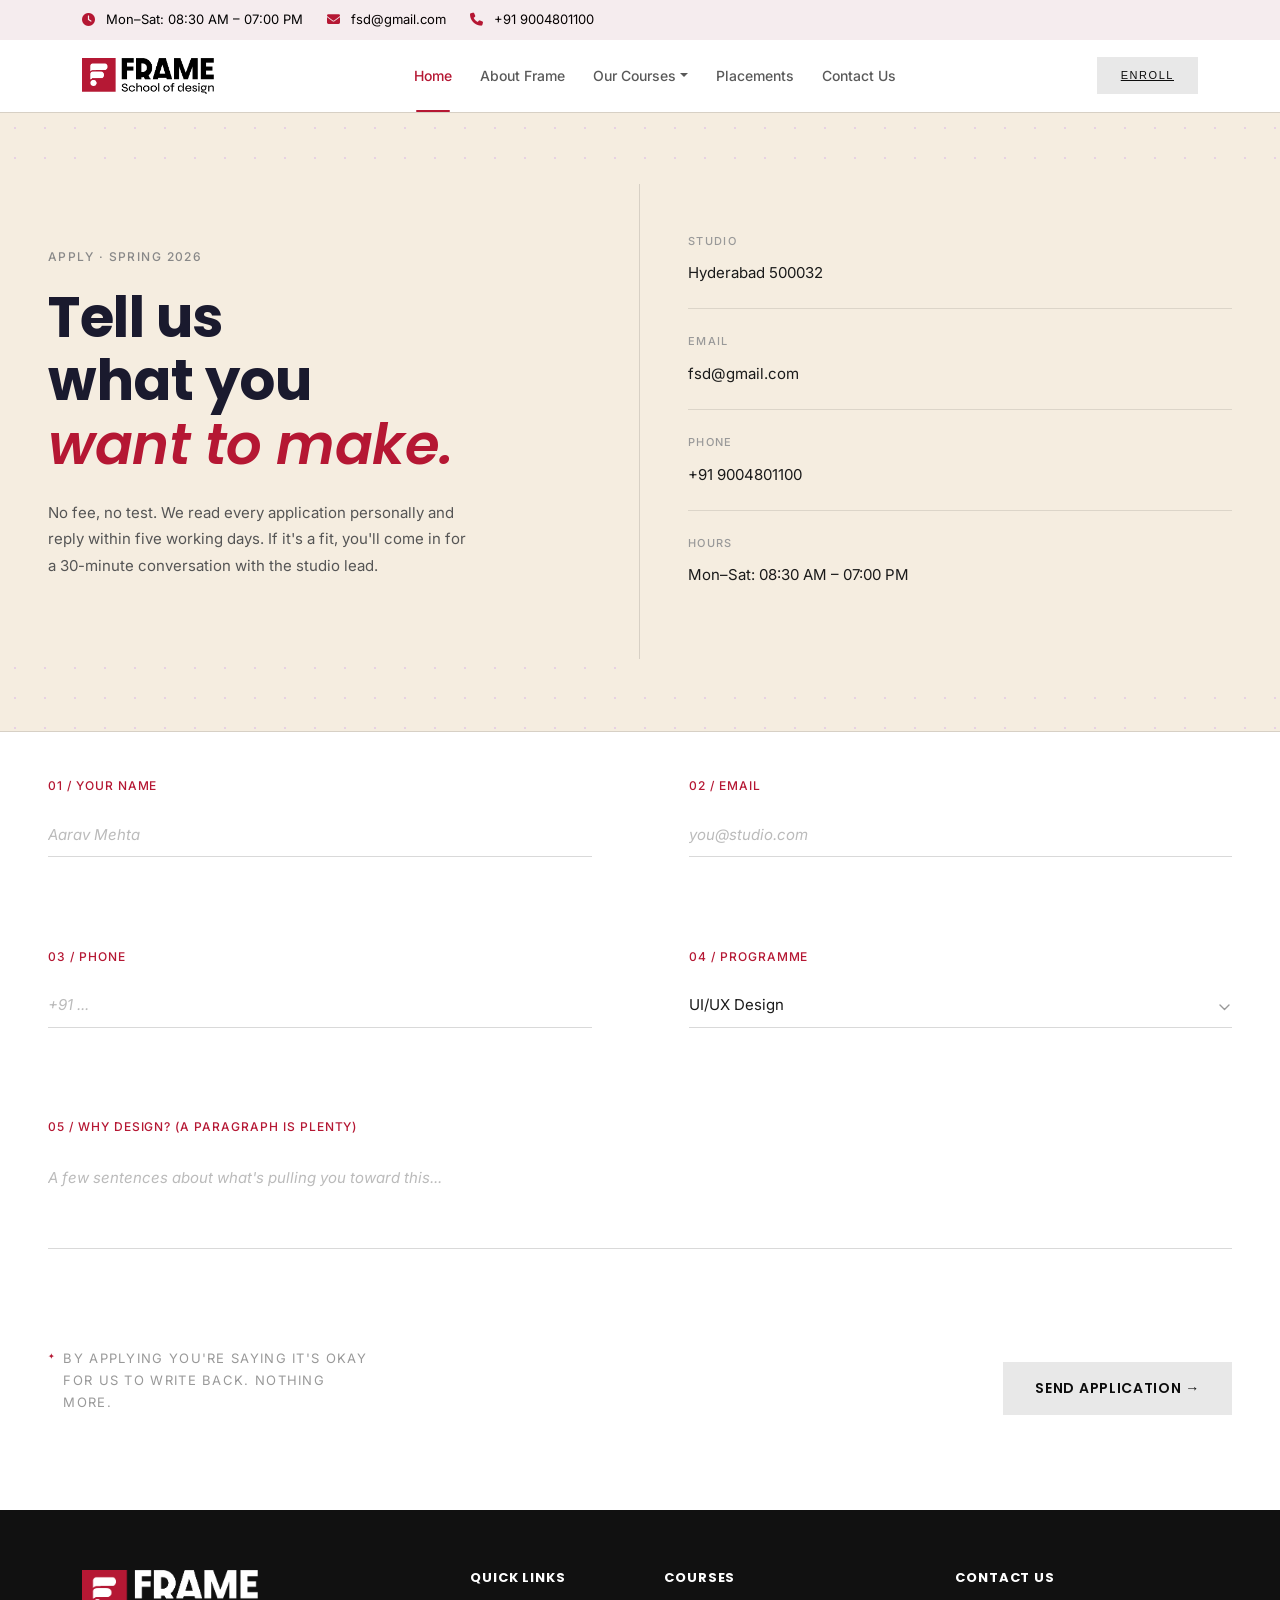
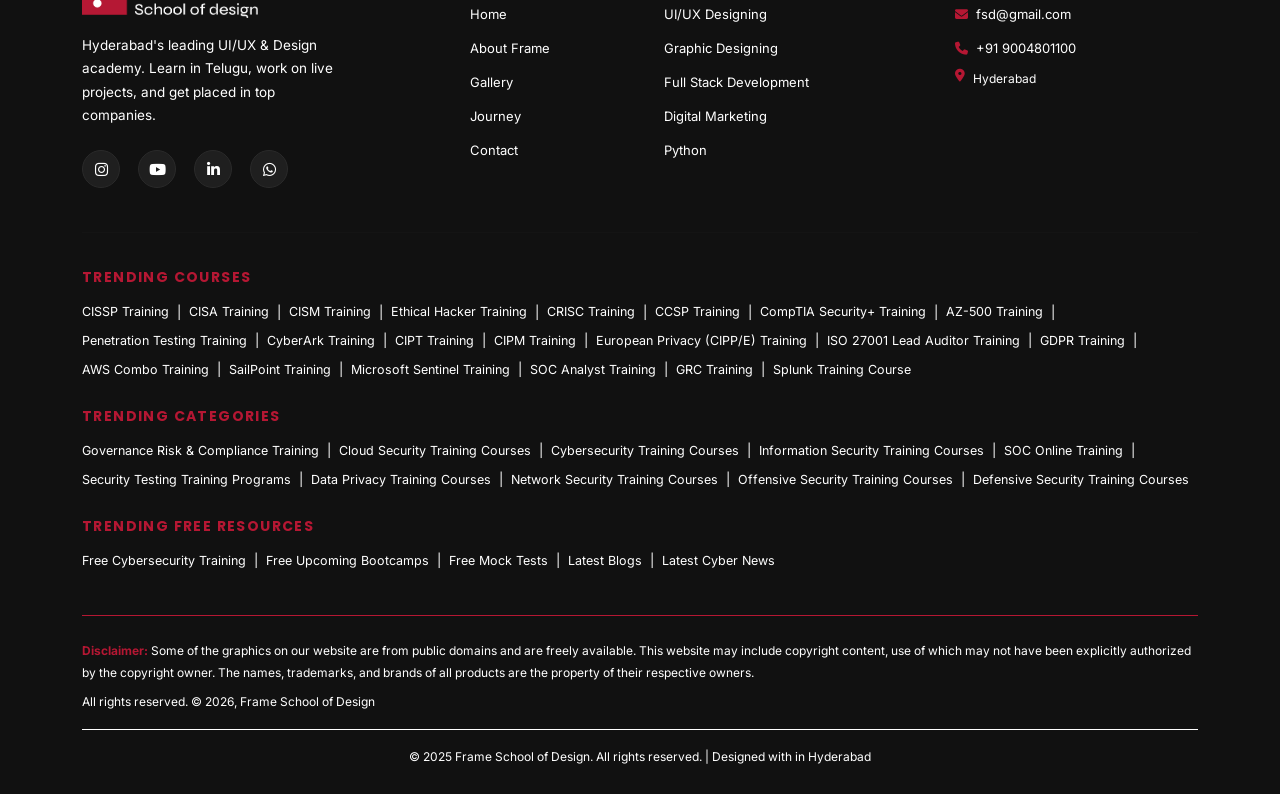
==== commit bd0a95b4: "padding changes" ====
--- a/enrollng-now.html
+++ b/enrollng-now.html
@@ -115,19 +115,19 @@
   <div class="hero-right">
     <div class="contact-item">
       <div class="contact-cat">Studio</div>
-      <div class="contact-val">2nd Floor, Greenland Colony,<br>Gachibowli, Hyderabad 500032</div>
+      <div class="contact-val"> Hyderabad 500032</div>
     </div>
     <div class="contact-item">
       <div class="contact-cat">Email</div>
-      <div class="contact-val">hello@frameschool.in</div>
+      <div class="contact-val">fsd@gmail.com</div>
     </div>
     <div class="contact-item">
       <div class="contact-cat">Phone</div>
-      <div class="contact-val">+91 9000 694 173</div>
+      <div class="contact-val">+91 9004801100</div>
     </div>
     <div class="contact-item">
       <div class="contact-cat">Hours</div>
-      <div class="contact-val">Mon — Sat · 10:00 to 19:00</div>
+      <div class="contact-val">Mon–Sat: 08:30 AM – 07:00 PM</div>
     </div>
   </div>
  
@@ -456,19 +456,19 @@
         <h5>Contact Us</h5>
         <ul>
           <li>
-            <a href="mailto:Info@beetsl.com">
-              <i class="fas fa-envelope"></i> Info@beetsl.com
+            <a href="mailto:fsd@gmail.com">
+              <i class="fas fa-envelope"></i>fsd@gmail.com
             </a>
           </li>
           <li>
-            <a href="tel:+919000694173">
-              <i class="fas fa-phone"></i> +91 9000-694-173
+            <a href="tel:+919004801100">
+              <i class="fas fa-phone"></i> +91 9004801100
             </a>
           </li>
           <li>
             <span>
               <i class="fas fa-map-marker-alt"></i>
-              2nd Floor, Greenland Colony, Gachibowli, Hyderabad
+               Hyderabad
             </span>
           </li>
         </ul>
--- a/assets/css/style.css
+++ b/assets/css/style.css
@@ -15,7 +15,7 @@
 
 h1, h2, h3, h4, h5 {
   font-family: 'Poppins', sans-serif;
-  font-weight: 600;
+  font-weight: 700;
 }
 
 img { max-width: 100%; height: auto; display: block; }
@@ -591,7 +591,7 @@
   line-height: 1.2;
   margin-bottom: 16px;
 }
-.gi-title .hi { color: #22d3ee; }
+.gi-title .hi { color: #b51733 }
 .gi-subtitle {
   font-size: 15px;
   color: rgba(255,255,255,.42);
@@ -671,7 +671,7 @@
   position: relative;
   z-index: 1;
 }
-.ln.c { color: #22d3ee; } .ln.o { color: #f97316; } .ln.b { color: #60a5fa; }
+.ln.c { color: #b51733 } .ln.o { color: #f97316; } .ln.b { color: #60a5fa; }
 .ln.p { color: #c084fc; } .ln.r { color: #f87171; } .ln.g { color: #4ade80; }
 .ln.y { color: #facc15; } .ln.w { color: rgba(255,255,255,.75); }
 
@@ -739,20 +739,34 @@
 }
 
 /* ══════════════════════════════════
-   TESTIMONIALS
+   TESTIMONIALS — Fixed
+   Fonts: Poppins (headings) · Inter (body)
 ══════════════════════════════════ */
+
 :root {
-  --bg: #0d0d0d;
-  --card: #141414;
+  --bg:     #0d0d0d;
+  --card:   #141414;
   --accent: #e87c3e;
-  --accent2: #4f9cf9;
-  --text: #e8e8e8;
-  --muted: #666;
-  --star: #f5a623;
+  --accent2:#4f9cf9;
+  --text:   #e8e8e8;
+  --muted:  #666;
+  --star:   #f5a623;
   --border: rgba(255,255,255,0.07);
 }
 
-.sec-head { padding: 72px 24px 48px; text-align: center; }
+/* ── Section wrapper ── */
+.gi-section {
+  background: var(--bg);
+  width: 100%;
+  overflow: hidden;
+}
+
+/* ── Section header ── */
+.sec-head {
+  padding: 72px 24px 48px;
+  text-align: center;
+}
+
 .eyebrow {
   display: flex;
   align-items: center;
@@ -760,40 +774,49 @@
   gap: 10px;
   margin-bottom: 14px;
 }
+
 .eyebrow span {
-  font-family: 'Poppins', sans-serif;
+  font-family: 'Poppins', sans-serif;   /* Poppins for label */
   font-size: 12px;
   font-weight: 700;
-  letter-spacing: .2em;
+  letter-spacing: 0.2em;
   text-transform: uppercase;
   color: #b51733;
 }
+
 .sec-head h2 {
-  font-family: 'Poppins', sans-serif;
-  font-size: clamp(28px, 5vw, 50px);
-  font-weight: 800;
+  font-family: 'Poppins', sans-serif;   /* Poppins Bold heading */
+  font-size: clamp(26px, 4.5vw, 48px);
+  font-weight: 700;
   background: linear-gradient(135deg, #fff 40%, #b51733 100%);
   -webkit-background-clip: text;
   -webkit-text-fill-color: transparent;
   background-clip: text;
-  margin-bottom: 12px;
-  line-height: 1.1;
-}
+  margin-bottom: 14px;
+  line-height: 1.15;
+}
+
 .sub {
+  font-family: 'Inter', sans-serif;     /* Inter for body */
+  font-weight: 400;
   color: var(--muted);
   font-size: 15px;
   max-width: 520px;
   margin: 0 auto;
-  line-height: 1.7;
-}
-
+  line-height: 1.75;
+}
+
+/* ── Columns outer ── */
 .cols-outer {
   position: relative;
   padding: 0 24px;
   max-width: 1200px;
   margin: 0 auto;
 }
-.cols-outer::before, .cols-outer::after {
+
+/* Fade top & bottom */
+.cols-outer::before,
+.cols-outer::after {
   content: '';
   position: absolute;
   left: 0; right: 0;
@@ -811,6 +834,7 @@
   background: linear-gradient(to top, var(--bg), transparent);
 }
 
+/* ── Scrolling columns ── */
 .cols-wrap {
   display: grid;
   grid-template-columns: repeat(3, 1fr);
@@ -820,9 +844,14 @@
   overflow: hidden;
 }
 
-.col { display: flex; flex-direction: column; gap: 18px; will-change: transform; }
-
-/* Testimonial Card */
+.col {
+  display: flex;
+  flex-direction: column;
+  gap: 18px;
+  will-change: transform;
+}
+
+/* ── Testimonial Card ── */
 .tcard {
   background: var(--card);
   border: 1px solid var(--border);
@@ -834,8 +863,9 @@
   position: relative;
   overflow: hidden;
   flex-shrink: 0;
-  transition: border-color .3s, box-shadow .3s;
-}
+  transition: border-color 0.3s, box-shadow 0.3s;
+}
+
 .tcard::before {
   content: '';
   position: absolute;
@@ -843,59 +873,79 @@
   height: 3px;
   background: linear-gradient(90deg, #b51733, var(--accent2));
   opacity: 0;
-  transition: opacity .3s;
+  transition: opacity 0.3s;
 }
 .tcard:hover {
-  border-color: rgba(232,124,62,.3);
-  box-shadow: 0 16px 40px rgba(0,0,0,.5);
+  border-color: rgba(232,124,62,0.3);
+  box-shadow: 0 16px 40px rgba(0,0,0,0.5);
 }
 .tcard:hover::before { opacity: 1; }
 
+/* Big quote mark */
 .big-q {
   position: absolute;
   top: 10px; right: 14px;
   font-size: 44px;
   font-family: Georgia, serif;
-  color: rgba(255,255,255,.035);
+  color: rgba(255,255,255,0.035);
   line-height: 1;
   user-select: none;
 }
+
+/* Card header: avatar + name */
 .ch { display: flex; align-items: center; gap: 11px; }
+
 .av {
   width: 42px; height: 42px;
   border-radius: 50%;
   display: flex;
   align-items: center;
   justify-content: center;
-  font-family: 'Poppins', sans-serif;
+  font-family: 'Poppins', sans-serif;   /* Poppins for initial */
   font-size: 16px;
   font-weight: 700;
   color: #fff;
   flex-shrink: 0;
   text-transform: uppercase;
 }
+
 .mt { flex: 1; min-width: 0; }
+
 .nm {
-  font-family: 'Poppins', sans-serif;
+  font-family: 'Poppins', sans-serif;   /* Poppins SemiBold for name */
   font-size: 13.5px;
-  font-weight: 700;
+  font-weight: 600;
   color: #fff;
   white-space: nowrap;
   overflow: hidden;
   text-overflow: ellipsis;
 }
+
 .co {
+  font-family: 'Inter', sans-serif;     /* Inter for course label */
   font-size: 9.5px;
-  font-weight: 700;
-  letter-spacing: .14em;
+  font-weight: 600;
+  letter-spacing: 0.14em;
   text-transform: uppercase;
   color: #b51733;
   margin-top: 2px;
 }
+
 .stars { display: flex; gap: 2px; margin-top: 4px; }
-.star { color: var(--star); font-size: 11px; }
-.star.e { opacity: .25; }
-.bt { font-size: 13px; line-height: 1.75; color: #aaa; font-style: italic; }
+.star   { color: var(--star); font-size: 11px; }
+.star.e { opacity: 0.25; }
+
+/* Review body text — Inter */
+.bt {
+  font-family: 'Inter', sans-serif;
+  font-size: 13px;
+  font-weight: 400;
+  line-height: 1.78;
+  color: #aaa;
+  font-style: italic;
+}
+
+/* Card footer */
 .cf {
   display: flex;
   align-items: center;
@@ -903,8 +953,75 @@
   border-top: 1px solid var(--border);
   padding-top: 10px;
 }
-.vf { font-size: 10.5px; color: #4caf50; font-weight: 500; }
+
+.vf {
+  font-family: 'Inter', sans-serif;
+  font-size: 10.5px;
+  font-weight: 500;
+  color: #4caf50;
+}
+
 .sp { font-size: 12px; color: var(--muted); }
+
+
+/* ════════════════════════════════
+   RESPONSIVE
+════════════════════════════════ */
+
+/* Large tablet */
+@media (max-width: 1024px) {
+  .cols-wrap {
+    height: 560px;
+    gap: 16px;
+  }
+  .cols-outer { padding: 0 20px; }
+}
+
+/* Tablet — hide 3rd column */
+@media (max-width: 768px) {
+  .cols-wrap {
+    grid-template-columns: repeat(2, 1fr);
+    height: 520px;
+    gap: 14px;
+  }
+
+  /* Hide 3rd column on tablet */
+  .col:nth-child(3) { display: none; }
+
+  .sec-head { padding: 48px 20px 32px; }
+  .sec-head h2 { font-size: clamp(22px, 6vw, 34px); }
+  .sub { font-size: 14px; }
+}
+
+/* Mobile — single column, static (no scroll animation) */
+@media (max-width: 500px) {
+  .cols-wrap {
+    grid-template-columns: 1fr;
+    height: auto;              /* let content breathe */
+    overflow: visible;         /* show all cards */
+    padding-bottom: 40px;
+  }
+
+  /* Show only first column on mobile, static */
+  .col:nth-child(2),
+  .col:nth-child(3) { display: none; }
+
+  /* Stop animation on mobile */
+  .col { transform: none !important; }
+
+  /* Show only first set (not duplicates) */
+  .col > .tcard:nth-child(n+6) { display: none; }
+
+  .cols-outer::before,
+  .cols-outer::after { display: none; }  /* no fade needed */
+
+  .sec-head { padding: 40px 16px 24px; }
+  .cols-outer { padding: 0 16px; }
+
+  .tcard { padding: 18px 16px 14px; }
+  .bt { font-size: 13px; }
+  .nm { font-size: 13px; }
+}
 
 /* ══════════════════════════════════
    FOOTER
@@ -1863,4 +1980,29 @@
   .form-field { padding: 2rem 0; }
   .form-footer { flex-direction: column; align-items: flex-start; }
   .btn-send { width: 100%; justify-content: center; }
+}
+
+
+/* top course */
+
+/* ── Top Courses fonts only ── */
+
+.section-title {
+  font-family: 'Poppins', sans-serif;
+  font-weight: 700;
+}
+
+.card-title {
+  font-family: 'Poppins', sans-serif;
+  font-weight: 600;
+}
+
+.card-desc {
+  font-family: 'Inter', sans-serif;
+  font-weight: 400;
+}
+
+.card-body .btn-outline {
+  font-family: 'Inter', sans-serif;
+  font-weight: 500;
 }
--- a/assets/css/community.css
+++ b/assets/css/community.css
@@ -1,137 +1,216 @@
-
-*, *::before, *::after { box-sizing: border-box; margin: 0; padding: 0; }
-img { display: block; max-width: 100%; }
-a { text-decoration: none; color: inherit; }
-.sr-only { position: absolute; width: 1px; height: 1px; overflow: hidden; clip: rect(0,0,0,0); }
-
-@import url('https://fonts.googleapis.com/css2?family=Barlow+Condensed:wght@700;800;900&family=Barlow:wght@400;500;600&display=swap');
+/*
+
+/* ── Reset for this section ── */
+.o-people *,
+.o-people *::before,
+.o-people *::after {
+  box-sizing: border-box;
+  margin: 0;
+  padding: 0;
+}
+
+/* ── Kill ALL underlines inside this section ── */
+.o-people a,
+.o-people a:hover,
+.o-people a:focus,
+.o-people a:visited {
+  text-decoration: none !important;
+}
 
 /* ── SECTION WRAPPER ── */
-.o-people { width: 100%; background: #fff; }
-.o-people > div { width: 100%; }
-.o-people__content { display: flex; flex-direction: column; width: 100%; }
-.m-people-main { width: 100%; }
-
-/* ── TITLE ── */
-.m-people-main__top { padding: 36px 40px 18px; }
+.o-people {
+  width: 100%;
+  background: #fff;
+  padding-bottom: 60px;
+  font-family: 'Inter', sans-serif;
+}
+
+.o-people > div {
+  max-width: 1400px;
+  margin: 0 auto;
+  padding: 0 48px;
+  width: 100%;
+}
+
+/* ── TITLE BLOCK ── */
+.m-people-main__top {
+  padding: 48px 0 28px;
+}
+
 .flame-mian-title {
-  font-family: 'Barlow Condensed', sans-serif;
-  font-size: 38px; font-weight: 800;
-  letter-spacing: .05em; text-transform: uppercase; color: #1a1a2e;
-}
-
-/* ── BOTTOM ROW: big card + thumbs ── */
+  font-family: 'Poppins', sans-serif !important;
+  font-size: clamp(24px, 3.5vw, 40px);
+  font-weight: 700 !important;
+  letter-spacing: 0.06em;
+  text-transform: uppercase;
+  color: #1a1a1a;
+  line-height: 1.1;
+}
+
+/* ── BIG CARD + THUMBS ROW ── */
 .m-people-main__bottom {
   display: flex;
   width: 100%;
   height: 580px;
+  overflow: hidden;
 }
 
 /* ── BIG CARD ── */
 .m-person {
-  flex: 1 1 0; min-width: 0; height: 100%;
-  position: relative; overflow: hidden;
-  background: #0b1826; cursor: pointer;
-}
+  flex: 1 1 0;
+  min-width: 0;
+  height: 100%;
+  position: relative;
+  overflow: hidden;
+  background: #0b1826;
+  cursor: pointer;
+}
+
 .m-person__image {
-  position: absolute; inset: 0;
-  width: 100%; height: 100%;
-}
+  position: absolute;
+  inset: 0;
+  width: 100%;
+  height: 100%;
+}
+
 .m-person__image img {
-  width: 100%; height: 100%;
-  object-fit: cover; object-position: center 18%;
-  opacity: .85;
-  transition: transform .65s ease, opacity .35s ease;
-}
+  width: 100%;
+  height: 100%;
+  object-fit: cover;
+  object-position: center 18%;
+  opacity: 0.85;
+  transition: transform 0.65s ease, opacity 0.35s ease;
+}
+
 .m-person:hover .m-person__image img {
   transform: scale(1.035);
-  opacity: .9;
-}
+  opacity: 0.9;
+}
+
+/* Caption overlay */
 .m-person__caption {
-  position: absolute; bottom: 0; left: 0; right: 0;
-  padding: 80px 40px 36px;
+  position: absolute;
+  bottom: 0; left: 0; right: 0;
+  padding: 90px 40px 36px;
   background: linear-gradient(
     to top,
-    rgba(0,0,0,.95) 0%,
-    rgba(0,0,0,.75) 35%,
-    rgba(0,0,0,.3)  60%,
-    transparent     100%
+    rgba(0,0,0,0.95) 0%,
+    rgba(0,0,0,0.72) 38%,
+    rgba(0,0,0,0.25) 60%,
+    transparent      100%
   );
   color: #fff;
   z-index: 10;
 }
-.m-person__category { margin-bottom: 16px; }
+
+/* Category badge */
+.m-person__category { margin-bottom: 14px; }
 .m-person__category span {
   display: inline-block;
-  background: #b51733; color: #fff;
- font-family: 'Poppins', sans-serif;
+  background: #b51733;
+  color: #fff;
+  font-family: 'Inter', sans-serif !important;
+  font-weight: 500;
+  font-size: 11px;
+  letter-spacing: 0.18em;
+  text-transform: uppercase;
+  padding: 6px 16px;
+}
+
+/* Person name */
+.m-person__name {
+  font-family: 'Poppins', sans-serif !important;
+  font-size: clamp(28px, 4.2vw, 58px);
+  font-weight: 900 !important;
+  letter-spacing: 0.04em;
+  text-transform: uppercase;
+  line-height: 1;
+  color: #fff;
+  margin-bottom: 12px;
+}
+
+/* Major/minor lines */
+.m-person__major {
+  font-family: 'Inter', sans-serif !important;
+  font-size: 14px;
+  font-weight: 400;
+  color: rgba(255,255,255,0.82);
+  line-height: 1.7;
+  margin-bottom: 2px;
+}
+
+.m-person__major a {
+  color: #b51733 !important;
   font-weight: 600;
-  font-size: 11px;
-  letter-spacing: .18em; text-transform: uppercase;
-  padding: 6px 16px;
-}
-.m-person__name {
-  font-family: 'Poppins', 'sans-serif';
-  font-size: clamp(34px, 4.8vw, 62px); font-weight: 900;
-  letter-spacing: .04em; text-transform: uppercase;
-  line-height: 1; color: #fff; margin-bottom: 12px;
-}
-.m-person__major {
-  font-size: 14px; color: rgba(255,255,255,.82);
-  line-height: 1.6; margin-bottom: 2px;
-}
-.m-person__major a { color: #b51733; font-weight: 600; }
-.m-person__major a:hover { text-decoration: underline; }
+  text-decoration: none !important;
+}
+
+/* Button row */
 .m-person__button {
-  display: flex; align-items: flex-end;
+  display: flex;
+  align-items: flex-end;
   justify-content: space-between;
-  margin-top: 22px; gap: 16px;
-}
+  margin-top: 22px;
+  gap: 16px;
+}
+
+/* Read More / Know More button */
 .l_hp__overview_btn {
   display: inline-block;
-  border: 1.5px solid rgba(255,255,255,.6); color: #fff;
-  font-family: 'Barlow Condensed', sans-serif;
-  font-size: 12px; font-weight: 700;
-  letter-spacing: .15em; text-transform: uppercase;
+  border: 1.5px solid rgba(255,255,255,0.65);
+  color: #fff !important;
+  font-family: 'Inter', sans-serif !important;
+  font-size: 11px;
+  font-weight: 500;
+  letter-spacing: 0.16em;
+  text-transform: uppercase;
   padding: 10px 28px;
-  transition: background .2s, border-color .2s;
+  transition: background 0.2s, border-color 0.2s;
   white-space: nowrap;
-}
-.l_hp__overview_btn:hover { background: rgba(255,255,255,.15); border-color: #fff; }
-
-/* Everlasting badge */
-.everlasting-happning img,
-.everlasting-distinctive-combi img,
-.everlasting-alumni-in-focus img,
-.everlasting-study-abroad img {
-  height: 64px; width: auto; opacity: .95;
-  filter: drop-shadow(0 2px 8px rgba(0,0,0,.4));
+  text-decoration: none !important;
+}
+.l_hp__overview_btn:hover {
+  background: rgba(255,255,255,0.15);
+  border-color: #fff;
+  text-decoration: none !important;
 }
 
 /* ── THUMB PANEL ── */
 .m-people-thumbs {
-  width: 380px; flex-shrink: 0; height: 100%;
-}
+  width: 360px;
+  flex-shrink: 0;
+  height: 100%;
+}
+
 .m-people-thumbs__content {
-  width: 100%; height: 100%;
+  width: 100%;
+  height: 100%;
   display: grid;
   grid-template-columns: 1fr 1fr;
   grid-template-rows: repeat(6, 1fr);
   gap: 0;
 }
+
 .m-people-thumbs__button {
-  width: 100%; height: 100%;
-  background-size: cover; background-position: center 18%;
-  border: none; cursor: pointer;
-  outline: 3px solid transparent; outline-offset: -3px;
-  filter: brightness(.72) saturate(.9);
-  transition: filter .25s ease, outline-color .2s;
-  padding: 0; position: relative;
-}
+  width: 100%;
+  height: 100%;
+  background-size: cover;
+  background-position: center 18%;
+  border: none;
+  cursor: pointer;
+  outline: 3px solid transparent;
+  outline-offset: -3px;
+  filter: brightness(0.72) saturate(0.9);
+  transition: filter 0.25s ease, outline-color 0.2s;
+  padding: 0;
+  position: relative;
+}
+
 .m-people-thumbs__button:hover {
   filter: brightness(1.05) saturate(1.1);
   z-index: 1;
 }
+
 .m-people-thumbs__button[aria-selected="true"] {
   outline: 3px solid #b51733;
   outline-offset: -3px;
@@ -139,53 +218,56 @@
   z-index: 2;
 }
 
-/* ── LINKS BAR ── */
-.flame-links-wrap { width: 100%; }
-.flame-sl-more_list {
-  display: flex; list-style: none;
-  border-top: 1px solid #ddd;
-  height: 52px; align-items: stretch;
-}
-.flame-sl-more_li { display: flex; }
-.flame-sl-more_li a {
-  display: flex; align-items: center;
-  font-family: 'Barlow Condensed', sans-serif;
-  font-size: 13px; font-weight: 700;
-  letter-spacing: .1em; text-transform: uppercase;
-  color: #1a1a2e; padding: 0 32px;
-  border-right: 1px solid #ddd;
-  transition: color .2s, background .2s;
-  white-space: nowrap;
-}
-.flame-sl-more_li:last-child a { border-right: none; }
-.flame-sl-more_li a:hover { color: #0047ab; background: #f4f7fb; }
-
-/* ── RESPONSIVE ── */
-@media (max-width: 1220px) {
-  .m-people-main__bottom { height: 520px; }
-  .m-people-thumbs { width: 320px; }
-  .flame-mian-title { font-size: 32px; }
-}
+.sr-only {
+  position: absolute;
+  width: 1px; height: 1px;
+  overflow: hidden;
+  clip: rect(0,0,0,0);
+}
+
+/* ════════════════════════════
+   RESPONSIVE
+   ════════════════════════════ */
+
+@media (max-width: 1280px) {
+  .o-people > div { padding: 0 32px; }
+  .m-people-main__bottom { height: 500px; }
+  .m-people-thumbs { width: 300px; }
+}
+
 @media (max-width: 960px) {
+  .o-people > div { padding: 0 24px; }
   .m-people-main__bottom { flex-direction: column; height: auto; }
-  .m-person { flex: none; width: 100%; height: 62vw; min-height: 320px; }
+  .m-person { flex: none; width: 100%; height: 60vw; min-height: 300px; max-height: 480px; }
   .m-people-thumbs { width: 100%; height: auto; }
   .m-people-thumbs__content {
-    width: 100%; height: 160px;
+    height: 150px;
     grid-template-columns: repeat(6, 1fr);
     grid-template-rows: 1fr 1fr;
   }
-  .m-people-main__top { padding: 24px 20px 14px; }
-  .flame-sl-more_list { flex-wrap: wrap; height: auto; }
-  .flame-sl-more_li a { padding: 12px 16px; font-size: 11px; }
-}
+  .m-person__caption { padding: 70px 28px 28px; }
+  .m-people-main__top { padding: 32px 0 18px; }
+}
+
 @media (max-width: 600px) {
-  .m-person { height: 72vw; }
+  .o-people > div { padding: 0 16px; }
+  .m-person { height: 78vw; min-height: 260px; }
   .m-people-thumbs__content {
+    height: 200px;
     grid-template-columns: repeat(4, 1fr);
     grid-template-rows: repeat(3, 1fr);
-    height: 220px;
   }
-  .flame-mian-title { font-size: 26px; }
-  .m-person__name { font-size: 28px; }
-}
+  .flame-mian-title { font-size: 20px; letter-spacing: 0.04em; }
+  .m-person__name { font-size: 24px; }
+  .m-person__caption { padding: 60px 16px 20px; }
+  .m-person__major { font-size: 13px; }
+  .l_hp__overview_btn { padding: 8px 18px; font-size: 10px; }
+}
+
+@media (max-width: 380px) {
+  .m-people-thumbs__content {
+    height: 180px;
+    grid-template-columns: repeat(3, 1fr);
+    grid-template-rows: repeat(4, 1fr);
+  }
+}
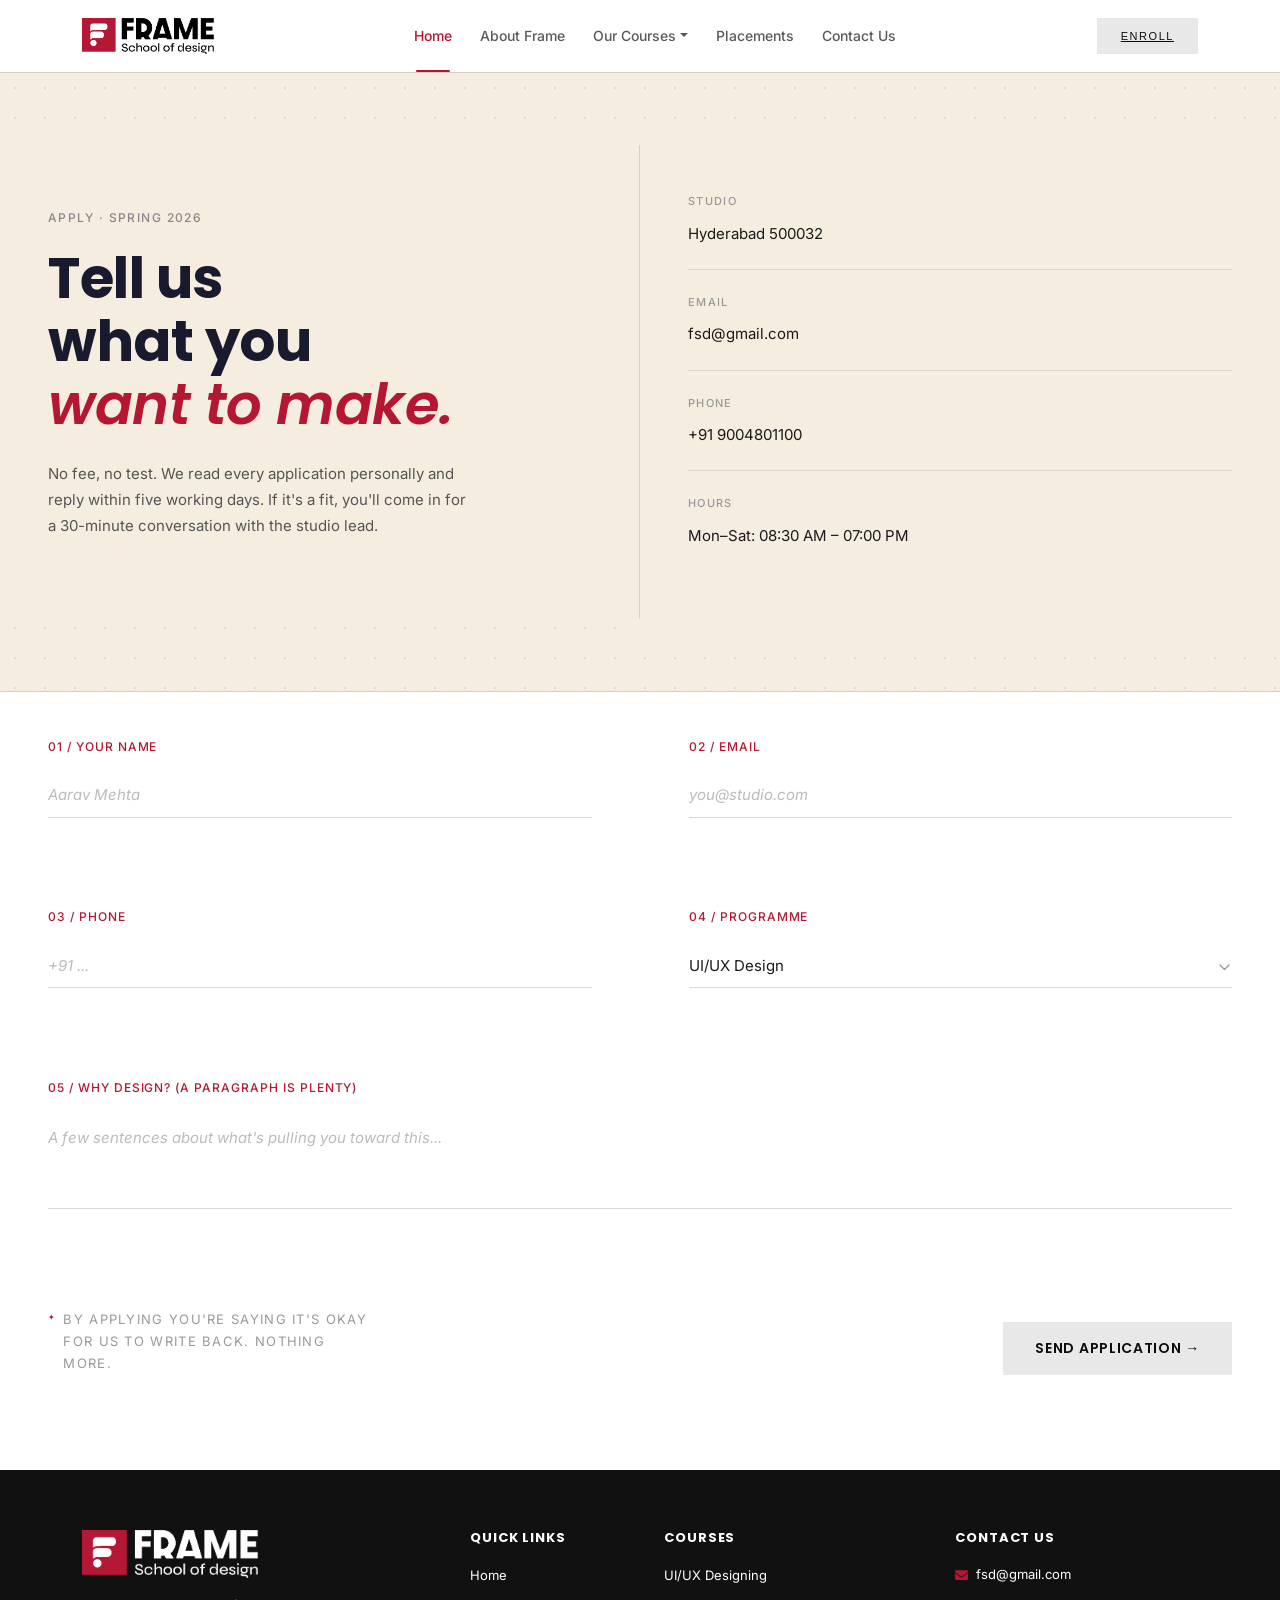
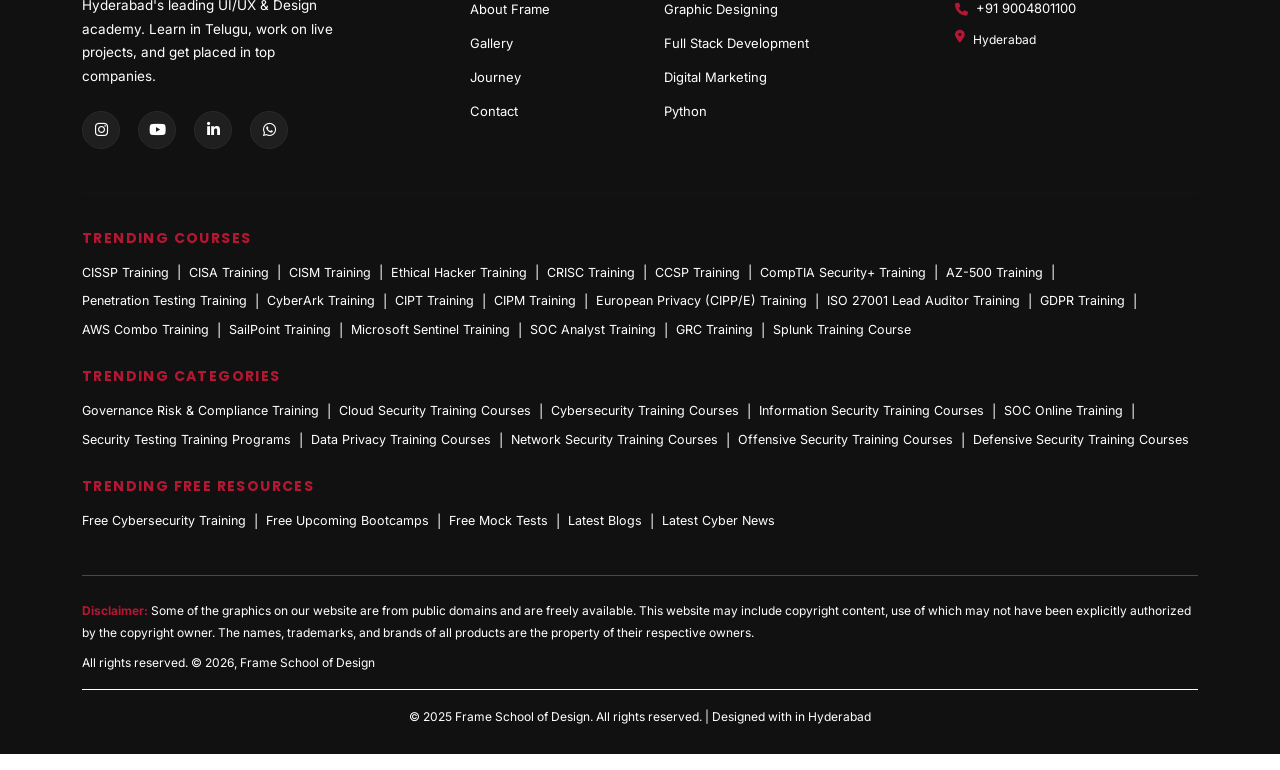
==== commit 86bf7137: "remove sub menu" ====
--- a/enrollng-now.html
+++ b/enrollng-now.html
@@ -15,36 +15,7 @@
 
 <!-- TOP BAR -->
 
-<div class="top-bar">
-  <div class="container">
-    <div class="d-flex justify-content-between align-items-center flex-wrap gap-2">
-
-      <!-- LEFT -->
-      <div class="d-flex gap-4 flex-wrap">
-        
-        <span>
-          <i class="fas fa-clock"></i>
-          Mon–Sat: 08:30 AM – 07:00 PM
-        </span>
-
-        <span>
-          <i class="fas fa-envelope"></i>
-          <a href="mailto:fsd@gmail.com">fsd@gmail.com</a>
-        </span>
-
-        <span>
-          <i class="fas fa-phone"></i>
-          <a href="tel:+919004801100">+91 9004801100</a>
-        </span>
-
-      </div>
-
-      <!-- RIGHT (optional address or remove if not needed) -->
-      
-
-    </div>
-  </div>
-</div>
+
 
 <!-- NAVBAR -->
 <nav class="navbar navbar-expand-lg">
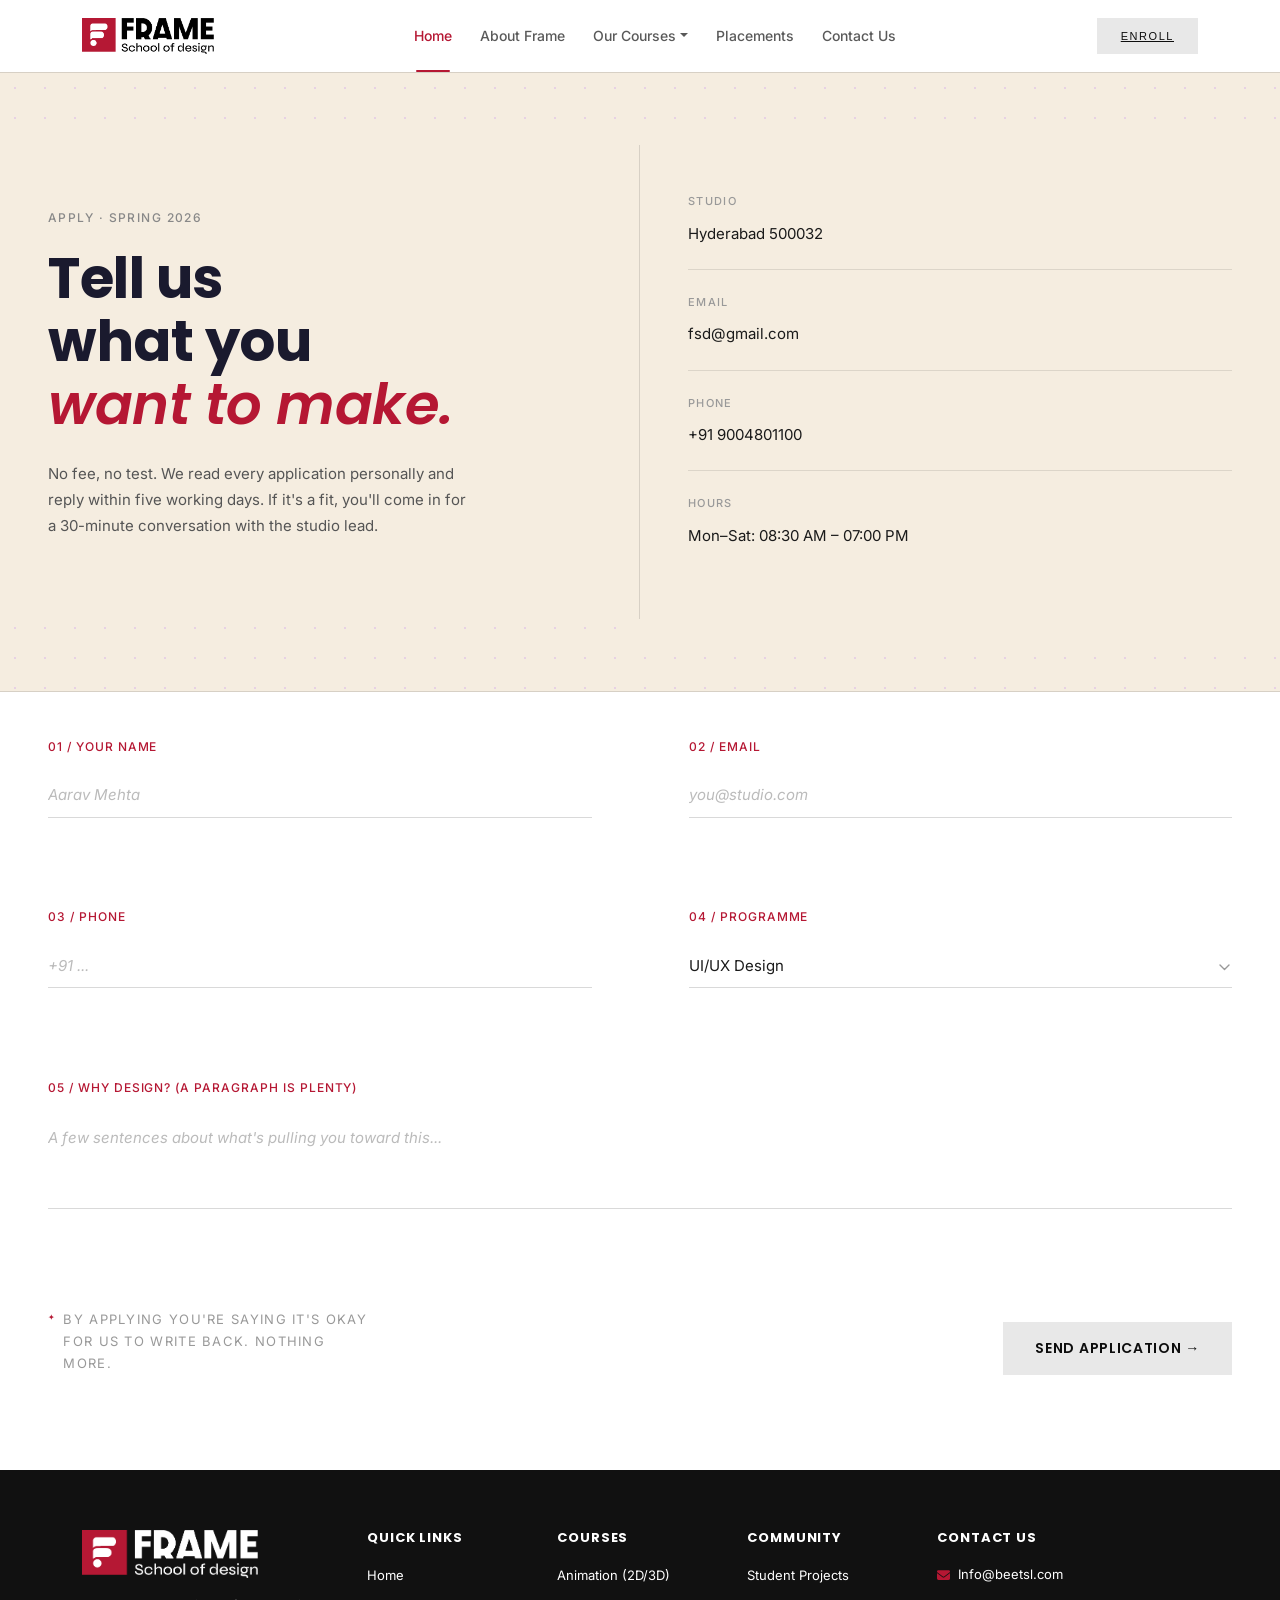
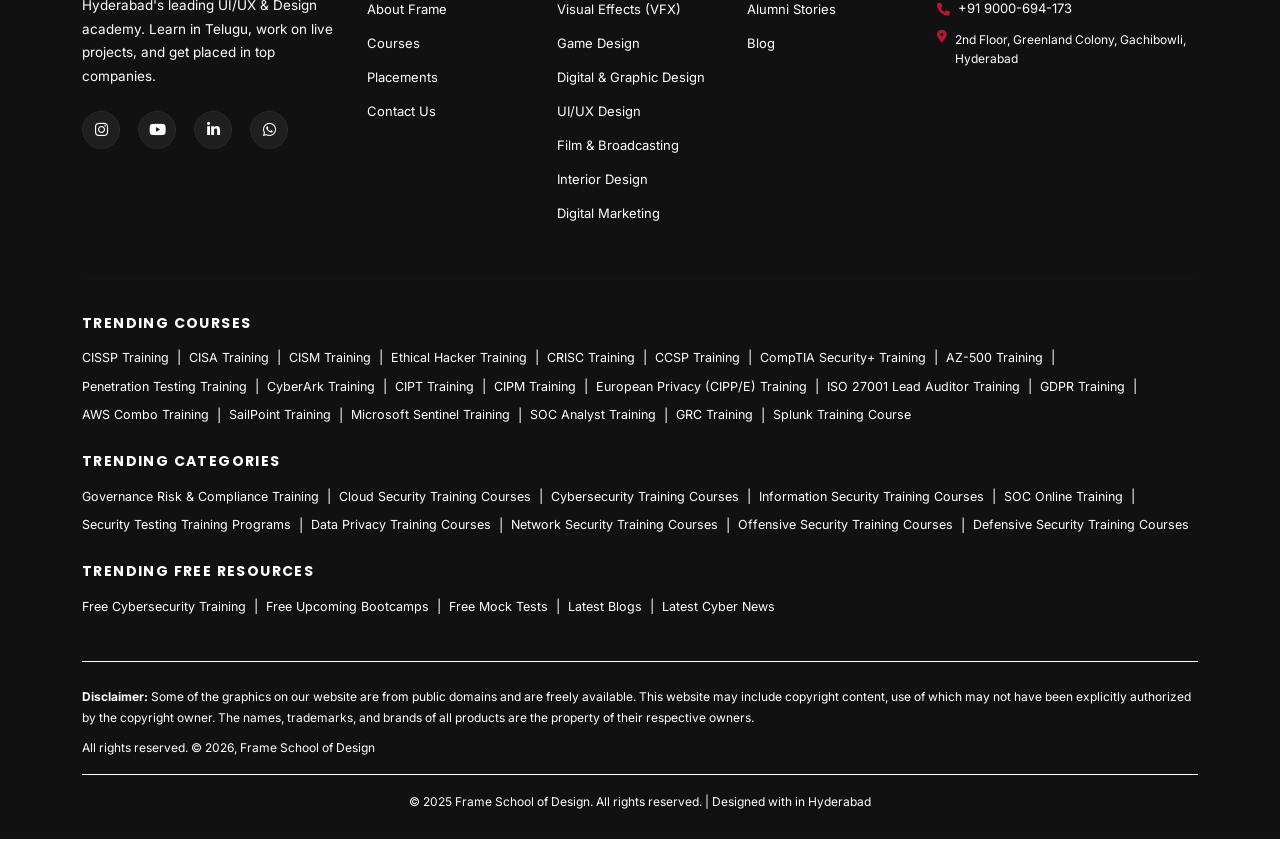
==== commit 9c35ac99: "added correct footer to enroll page" ====
--- a/enrollng-now.html
+++ b/enrollng-now.html
@@ -47,7 +47,7 @@
       </ul>
       <div class="d-flex gap-3 mt-3 mt-lg-0 align-items-center">
         <!-- <button class="btn-nav-login">Login</button> -->
-        <a href="contact-us.html" class="btn-nav-reg">Enroll</a>
+        <a href="enrollng-now.html" class="btn-nav-reg">Enroll</a>
       </div>
     </div>
   </div>
@@ -372,159 +372,196 @@
 
 
 
-<footer>
-  <div class="container">
- 
-    <div class="row g-5">
- 
-      <!-- Brand col -->
-      <div class="col-lg-4">
-        <div class="f-brand"><img src="./assets/img/footer-logo.png" alt="Frame Logo"></div>
-        <p class="f-desc">Hyderabad's leading UI/UX & Design academy. Learn in Telugu, work on live projects, and get placed in top companies.</p>
-        <!-- REPLACE your .soc block with this -->
-<div class="soc">
-  <a href="#" aria-label="Instagram">
-    <i class="fa-brands fa-instagram"></i>
-  </a>
-  <a href="#" aria-label="YouTube">
-    <i class="fa-brands fa-youtube"></i>
-  </a>
-  <a href="#" aria-label="LinkedIn">
-    <i class="fa-brands fa-linkedin-in"></i>
-  </a>
-  <a href="#" aria-label="WhatsApp">
-    <i class="fa-brands fa-whatsapp"></i>
-  </a>
-</div>
+ <footer>
+      <div class="container">
+        <div class="row g-4">
+          <!-- Brand col -->
+          <div class="col-lg-3">
+            <div class="f-brand">
+              <img src="./assets/img/footer-logo.png" alt="Frame Logo" />
+            </div>
+            <p class="f-desc">
+              Hyderabad's leading UI/UX & Design academy. Learn in Telugu, work
+              on live projects, and get placed in top companies.
+            </p>
+            <!-- REPLACE your .soc block with this -->
+            <div class="soc">
+              <a href="#" aria-label="Instagram">
+                <i class="fa-brands fa-instagram"></i>
+              </a>
+              <a href="#" aria-label="YouTube">
+                <i class="fa-brands fa-youtube"></i>
+              </a>
+              <a href="#" aria-label="LinkedIn">
+                <i class="fa-brands fa-linkedin-in"></i>
+              </a>
+              <a href="#" aria-label="WhatsApp">
+                <i class="fa-brands fa-whatsapp"></i>
+              </a>
+            </div>
+          </div>
+
+          <!-- Quick Links -->
+          <div class="col-6 col-lg-2">
+            <h5>Quick Links</h5>
+            <ul>
+              <li><a href="index.html">Home</a></li>
+              <li><a href="#">About Frame</a></li>
+              <li><a href="#">Courses</a></li>
+              <li><a href="#">Placements</a></li>
+              <li><a href="#">Contact Us</a></li>
+            </ul>
+          </div>
+
+          <!-- Courses -->
+          <div class="col-6 col-lg-2">
+            <h5>Courses</h5>
+            <ul>
+              <li><a href="#">Animation (2D/3D)</a></li>
+              <li><a href="#">Visual Effects (VFX)</a></li>
+              <li><a href="#">Game Design</a></li>
+              <li><a href="#">Digital & Graphic Design</a></li>
+              <li><a href="#">UI/UX Design</a></li>
+              <li><a href="#">Film & Broadcasting</a></li>
+              <li><a href="#">Interior Design</a></li>
+              <li><a href="#">Digital Marketing</a></li>
+            </ul>
+          </div>
+          <!-- ④ Community — NEW COLUMN -->
+          <div class="col-lg-2 col-md-3 col-6">
+            <h5>Community</h5>
+            <ul>
+              <li><a href="#">Student Projects</a></li>
+              <li><a href="#">Alumni Stories</a></li>
+              <li><a href="#">Blog</a></li>
+            </ul>
+          </div>
+
+          <!-- Contact -->
+          <div class="col-lg-3">
+            <h5>Contact Us</h5>
+            <ul>
+              <li>
+                <a href="mailto:Info@beetsl.com">
+                  <i class="fas fa-envelope"></i> Info@beetsl.com
+                </a>
+              </li>
+              <li>
+                <a href="tel:+919000694173">
+                  <i class="fas fa-phone"></i> +91 9000-694-173
+                </a>
+              </li>
+              <li>
+                <span>
+                  <i class="fas fa-map-marker-alt"></i>
+                  2nd Floor, Greenland Colony, Gachibowli, Hyderabad
+                </span>
+              </li>
+            </ul>
+          </div>
+        </div>
+        <!-- /row -->
+
+        <hr class="f-hr" />
       </div>
- 
-      <!-- Quick Links -->
-      <div class="col-6 col-lg-2">
-        <h5>Quick Links</h5>
-        <ul>
-          <li><a href="index.html">Home</a></li>
-          <li><a href="#">About Frame</a></li>
-          <li><a href="#">Gallery</a></li>
-          <li><a href="#">Journey</a></li>
-          <li><a href="#">Contact</a></li>
-        </ul>
+      <!-- /container -->
+
+      <!-- Trending section — OUTSIDE .container so it spans full width -->
+      <div class="trending-links-section">
+        <div class="container">
+          <!-- COURSES -->
+          <div class="trending-links-block">
+            <h4>Trending Courses</h4>
+            <!-- FIX: use <a> tags separated by .sep spans, NOT a plain <p> -->
+            <div class="trending-links-list">
+              <a href="#">CISSP Training</a><span class="sep">|</span>
+              <a href="#">CISA Training</a><span class="sep">|</span>
+              <a href="#">CISM Training</a><span class="sep">|</span>
+              <a href="#">Ethical Hacker Training</a><span class="sep">|</span>
+              <a href="#">CRISC Training</a><span class="sep">|</span>
+              <a href="#">CCSP Training</a><span class="sep">|</span>
+              <a href="#">CompTIA Security+ Training</a
+              ><span class="sep">|</span> <a href="#">AZ-500 Training</a
+              ><span class="sep">|</span>
+              <a href="#">Penetration Testing Training</a
+              ><span class="sep">|</span> <a href="#">CyberArk Training</a
+              ><span class="sep">|</span> <a href="#">CIPT Training</a
+              ><span class="sep">|</span> <a href="#">CIPM Training</a
+              ><span class="sep">|</span>
+              <a href="#">European Privacy (CIPP/E) Training</a
+              ><span class="sep">|</span>
+              <a href="#">ISO 27001 Lead Auditor Training</a
+              ><span class="sep">|</span> <a href="#">GDPR Training</a
+              ><span class="sep">|</span> <a href="#">AWS Combo Training</a
+              ><span class="sep">|</span> <a href="#">SailPoint Training</a
+              ><span class="sep">|</span>
+              <a href="#">Microsoft Sentinel Training</a
+              ><span class="sep">|</span> <a href="#">SOC Analyst Training</a
+              ><span class="sep">|</span> <a href="#">GRC Training</a
+              ><span class="sep">|</span>
+              <a href="#">Splunk Training Course</a>
+            </div>
+          </div>
+
+          <!-- CATEGORIES -->
+          <div class="trending-links-block">
+            <h4>Trending Categories</h4>
+            <div class="trending-links-list">
+              <a href="#">Governance Risk & Compliance Training</a
+              ><span class="sep">|</span>
+              <a href="#">Cloud Security Training Courses</a
+              ><span class="sep">|</span>
+              <a href="#">Cybersecurity Training Courses</a
+              ><span class="sep">|</span>
+              <a href="#">Information Security Training Courses</a
+              ><span class="sep">|</span> <a href="#">SOC Online Training</a
+              ><span class="sep">|</span>
+              <a href="#">Security Testing Training Programs</a
+              ><span class="sep">|</span>
+              <a href="#">Data Privacy Training Courses</a
+              ><span class="sep">|</span>
+              <a href="#">Network Security Training Courses</a
+              ><span class="sep">|</span>
+              <a href="#">Offensive Security Training Courses</a
+              ><span class="sep">|</span>
+              <a href="#">Defensive Security Training Courses</a>
+            </div>
+          </div>
+
+          <!-- RESOURCES -->
+          <div class="trending-links-block">
+            <h4>Trending Free Resources</h4>
+            <div class="trending-links-list">
+              <a href="#">Free Cybersecurity Training</a
+              ><span class="sep">|</span> <a href="#">Free Upcoming Bootcamps</a
+              ><span class="sep">|</span> <a href="#">Free Mock Tests</a
+              ><span class="sep">|</span> <a href="#">Latest Blogs</a
+              ><span class="sep">|</span>
+              <a href="#">Latest Cyber News</a>
+            </div>
+          </div>
+        </div>
+        <!-- /container -->
       </div>
- 
-      <!-- Courses -->
-      <div class="col-6 col-lg-3">
-        <h5>Courses</h5>
-        <ul>
-          <li><a href="#">UI/UX Designing</a></li>
-          <li><a href="#">Graphic Designing</a></li>
-          <li><a href="#">Full Stack Development</a></li>
-          <li><a href="#">Digital Marketing</a></li>
-          <li><a href="#">Python</a></li>
-        </ul>
+      <!-- /trending-links-section -->
+
+      <div class="container">
+        <div class="disclaimer-block">
+          <p>
+            <strong>Disclaimer:</strong> Some of the graphics on our website are
+            from public domains and are freely available. This website may
+            include copyright content, use of which may not have been explicitly
+            authorized by the copyright owner. The names, trademarks, and brands
+            of all products are the property of their respective owners.
+          </p>
+          <p>All rights reserved. © 2026, Frame School of Design</p>
+        </div>
+        <p class="f-copy">
+          © 2025 Frame School of Design. All rights reserved. | Designed with in
+          Hyderabad
+        </p>
       </div>
- 
-      <!-- Contact -->
-      <div class="col-lg-3">
-        <h5>Contact Us</h5>
-        <ul>
-          <li>
-            <a href="mailto:fsd@gmail.com">
-              <i class="fas fa-envelope"></i>fsd@gmail.com
-            </a>
-          </li>
-          <li>
-            <a href="tel:+919004801100">
-              <i class="fas fa-phone"></i> +91 9004801100
-            </a>
-          </li>
-          <li>
-            <span>
-              <i class="fas fa-map-marker-alt"></i>
-               Hyderabad
-            </span>
-          </li>
-        </ul>
-      </div>
- 
-    </div><!-- /row -->
- 
-    <hr class="f-hr"/>
- 
-  </div><!-- /container -->
- 
-  <!-- Trending section — OUTSIDE .container so it spans full width -->
-  <div class="trending-links-section">
-    <div class="container">
- 
-      <!-- COURSES -->
-      <div class="trending-links-block">
-        <h4>Trending Courses</h4>
-        <!-- FIX: use <a> tags separated by .sep spans, NOT a plain <p> -->
-        <div class="trending-links-list">
-          <a href="#">CISSP Training</a><span class="sep">|</span>
-          <a href="#">CISA Training</a><span class="sep">|</span>
-          <a href="#">CISM Training</a><span class="sep">|</span>
-          <a href="#">Ethical Hacker Training</a><span class="sep">|</span>
-          <a href="#">CRISC Training</a><span class="sep">|</span>
-          <a href="#">CCSP Training</a><span class="sep">|</span>
-          <a href="#">CompTIA Security+ Training</a><span class="sep">|</span>
-          <a href="#">AZ-500 Training</a><span class="sep">|</span>
-          <a href="#">Penetration Testing Training</a><span class="sep">|</span>
-          <a href="#">CyberArk Training</a><span class="sep">|</span>
-          <a href="#">CIPT Training</a><span class="sep">|</span>
-          <a href="#">CIPM Training</a><span class="sep">|</span>
-          <a href="#">European Privacy (CIPP/E) Training</a><span class="sep">|</span>
-          <a href="#">ISO 27001 Lead Auditor Training</a><span class="sep">|</span>
-          <a href="#">GDPR Training</a><span class="sep">|</span>
-          <a href="#">AWS Combo Training</a><span class="sep">|</span>
-          <a href="#">SailPoint Training</a><span class="sep">|</span>
-          <a href="#">Microsoft Sentinel Training</a><span class="sep">|</span>
-          <a href="#">SOC Analyst Training</a><span class="sep">|</span>
-          <a href="#">GRC Training</a><span class="sep">|</span>
-          <a href="#">Splunk Training Course</a>
-        </div>
-      </div>
- 
-      <!-- CATEGORIES -->
-      <div class="trending-links-block">
-        <h4>Trending Categories</h4>
-        <div class="trending-links-list">
-          <a href="#">Governance Risk & Compliance Training</a><span class="sep">|</span>
-          <a href="#">Cloud Security Training Courses</a><span class="sep">|</span>
-          <a href="#">Cybersecurity Training Courses</a><span class="sep">|</span>
-          <a href="#">Information Security Training Courses</a><span class="sep">|</span>
-          <a href="#">SOC Online Training</a><span class="sep">|</span>
-          <a href="#">Security Testing Training Programs</a><span class="sep">|</span>
-          <a href="#">Data Privacy Training Courses</a><span class="sep">|</span>
-          <a href="#">Network Security Training Courses</a><span class="sep">|</span>
-          <a href="#">Offensive Security Training Courses</a><span class="sep">|</span>
-          <a href="#">Defensive Security Training Courses</a>
-        </div>
-      </div>
- 
-      <!-- RESOURCES -->
-      <div class="trending-links-block">
-        <h4>Trending Free Resources</h4>
-        <div class="trending-links-list">
-          <a href="#">Free Cybersecurity Training</a><span class="sep">|</span>
-          <a href="#">Free Upcoming Bootcamps</a><span class="sep">|</span>
-          <a href="#">Free Mock Tests</a><span class="sep">|</span>
-          <a href="#">Latest Blogs</a><span class="sep">|</span>
-          <a href="#">Latest Cyber News</a>
-        </div>
-      </div>
- 
-    </div><!-- /container -->
-  </div><!-- /trending-links-section -->
- 
-  <div class="container">
-    <div class="disclaimer-block">
-      <p><strong>Disclaimer:</strong> Some of the graphics on our website are from public domains and are freely available. This website may include copyright content, use of which may not have been explicitly authorized by the copyright owner. The names, trademarks, and brands of all products are the property of their respective owners.</p>
-      <p>All rights reserved. © 2026, Frame School of Design</p>
-    </div>
-    <p class="f-copy">© 2025 Frame School of Design. All rights reserved. | Designed with  in Hyderabad</p>
-  </div>
- 
-</footer>
+    </footer>
 <script src="https://cdn.jsdelivr.net/npm/bootstrap@5.3.2/dist/js/bootstrap.bundle.min.js"></script>
 <script>
   // Category tag toggle
--- a/assets/css/style.css
+++ b/assets/css/style.css
@@ -279,11 +279,11 @@
   color: var(--dark);
   letter-spacing: -0.5px;
 }
-.h1-enhance { font-weight: 800; }
-.h1-your { color: #b51733; font-weight: 800; }
+.h1-enhance { font-weight: 700; }
+.h1-your { color: #b51733; font-weight: 700; }
 .h1-creativity {
   color: #b51733;
-  font-weight: 800;
+  font-weight: 700;
   position: relative;
   display: inline-block;
 }
@@ -389,7 +389,7 @@
 .av-item img, .bs-av img { width: 100%; height: 100%; object-fit: cover; }
 .badge-count {
   font-size: 22px;
-  font-weight: 800;
+  font-weight: 700;
   color: #b51733;
   display: block;
   line-height: 1.1;
@@ -585,7 +585,7 @@
   margin-bottom: 20px;
 }
 .gi-title {
-  font-size: clamp(1.5rem, 3.8vw, 2.5rem);
+  font-size: 56px;
   font-weight: 700;
   color: #fff;
   line-height: 1.2;
@@ -706,7 +706,7 @@
 .cta-section h2 {
   color: #fff;
   font-size: clamp(1.8rem, 3.5vw, 2.6rem);
-  font-weight: 800;
+  font-weight: 700;
   position: relative;
   z-index: 1;
 }
@@ -786,9 +786,9 @@
 
 .sec-head h2 {
   font-family: 'Poppins', sans-serif;   /* Poppins Bold heading */
-  font-size: clamp(26px, 4.5vw, 48px);
+  font-size: 56px;
   font-weight: 700;
-  background: linear-gradient(135deg, #fff 40%, #b51733 100%);
+  background:white ;
   -webkit-background-clip: text;
   -webkit-text-fill-color: transparent;
   background-clip: text;
@@ -871,12 +871,12 @@
   position: absolute;
   top: 0; left: 0; right: 0;
   height: 3px;
-  background: linear-gradient(90deg, #b51733, var(--accent2));
+  background: linear-gradient(90deg, #b51733, black);
   opacity: 0;
   transition: opacity 0.3s;
 }
 .tcard:hover {
-  border-color: rgba(232,124,62,0.3);
+  border-color:#b51733;
   box-shadow: 0 16px 40px rgba(0,0,0,0.5);
 }
 .tcard:hover::before { opacity: 1; }
@@ -1045,7 +1045,7 @@
   transition: color .2s;
 }
 footer ul li a:hover { color: #b51733; }
-.f-brand { font-size: 22px; font-weight: 800; color: #fff; }
+.f-brand { font-size: 22px; font-weight: 700; color: #fff; }
 .f-brand span { color: #b51733; }
 .f-desc {
   font-size: 12px;
@@ -1193,66 +1193,6 @@
   .rv { opacity: 1; transform: none; }
 }
 
-/* ── SECTION ── */
-.section{background:#111;padding:60px 20px 80px;}
-.section-title{text-align:center;font-size:clamp(26px,4vw,42px);font-weight:800;color:#fff;margin-bottom:48px;}
-
-/* ── GRID — gap between cards ── */
-.cards-grid{
-  display:grid;
-  grid-template-columns:repeat(4,1fr);
-  gap:20px;                        /* ← space between each card */
-  max-width:1300px;
-  margin:0 auto;
-}
-
-/* ── CARD ── */
-.card{
-  background:#fff;color:#111;
-  display:flex;flex-direction:column;
-  overflow:hidden;
-  position:relative;
-}
-
-.card-img-wrap{
-  overflow:hidden;
-  width:100%;
-  aspect-ratio:4/3;
-  flex-shrink:0;
-}
-.card-img{
-  width:100%;height:100%;
-  object-fit:cover;display:block;
-  transition:transform .4s ease;
-}
-.card:hover .card-img{transform:scale(1.08);}
-
-.card-body{padding:28px 22px 24px;display:flex;flex-direction:column;flex:1;}
-.card-title{font-size:20px;font-weight:800;margin-bottom:14px;text-align:center;line-height:1.25;color:#111;}
-.card-desc{font-size:14px;line-height:1.7;text-align:center;color:#444;flex:1;margin-bottom:24px;}
-
-/* BUTTONS */
-.btn{
-  display:inline-flex;align-items:center;justify-content:center;gap:8px;
-  padding:14px 18px;
-  font-family:'Barlow',sans-serif;
-  font-size:13px;font-weight:700;letter-spacing:1.2px;text-transform:uppercase;
-  cursor:pointer;border-radius:0;
-  transition:background .25s,border-color .25s,color .25s;
-  text-decoration:none;
-}
-.btn-outline{background:transparent;border:2px solid #111;color:#111;}
-.card:hover .btn-outline{background:#8b0000;border-color:#8b0000;color:#fff;}
-
-.btn-filled{background:#8b0000;border:2px solid #8b0000;color:#fff;}
-.card:hover .btn-filled{background:#6a0000;border-color:#6a0000;}
-
-/* Game Design active card */
-.card.active-card{background:#8b0000;}
-.card.active-card .card-title{color:#fff;}
-.card.active-card .card-desc{color:rgba(255,255,255,.85);}
-.card.active-card .btn-outline{border-color:#fff;color:#fff;}
-.card.active-card:hover .btn-outline{background:#fff;border-color:#fff;color:#8b0000;}
 
 /* ── FABs ── */
 .fab{
@@ -1262,7 +1202,7 @@
 }
 .fab:hover{transform:scale(1.1);}
 .fab-wa{bottom:80px;background:#25d366;box-shadow:0 4px 16px rgba(37,211,102,.5);}
-.fab-up{bottom:20px;background:#8b0000;font-size:18px;box-shadow:0 4px 14px rgba(139,0,0,.5);}
+.fab-up{bottom:20px;background:#b51733;font-size:18px;box-shadow:0 4px 14px rgba(139,0,0,.5);}
 
 /* ── RESPONSIVE ── */
 @media(max-width:1024px){
@@ -1732,7 +1672,7 @@
   .trending-links-section { padding: 36px 0 8px; }
   .trending-links-block { margin-bottom: 24px; }
   .trending-links-block h4 {
-    color: #b51733;
+    color: #fff;
     font-size: 14px;
     font-weight: 700;
     margin-bottom: 12px;
@@ -1752,7 +1692,7 @@
     transition: color 0.2s;
     white-space: nowrap;
   }
-  .trending-links-list a:hover { color: #b51733; }
+  .trending-links-list a:hover { color: #fff; }
   .trending-links-list .sep {
     color: #fff;
     margin: 0 8px;
@@ -1762,7 +1702,7 @@
  
   /* ── Disclaimer ── */
   .disclaimer-block {
-    border-top: 1px solid #b51733;
+    border-top: 1px solid #fff;
     padding: 24px 0 0;
     margin-top: 8px;
   }
@@ -1772,7 +1712,7 @@
     line-height: 1.8;
     margin-bottom: 8px;
   }
-  .disclaimer-block strong { color: #b51733; }
+  .disclaimer-block strong { color: #fff; }
  
   /* ── Copyright bar ── */
   .f-copy {
@@ -1986,7 +1926,133 @@
 /* top course */
 
 /* ── Top Courses fonts only ── */
-
+ .section {
+      background: #111;
+      padding: 60px 20px 80px;
+    }
+
+    .section-title {
+      text-align: center;
+      font-size: 56px;
+      font-weight: 700;
+      color: #fff;
+      margin-bottom: 48px;
+      margin-top: -30px;
+      font-family: 'Poppins', sans-serif;
+    }
+
+    .cards-grid {
+      display: grid;
+      grid-template-columns: repeat(4, 1fr);
+      gap: 20px;
+      max-width: 1300px;
+      margin: 0 auto;
+    }
+
+    /* card itself is transparent — only body is white */
+    .card {
+      background: transparent;
+      display: flex;
+      flex-direction: column;
+      overflow: hidden;
+      position: relative;
+    }
+
+    .card-img-wrap {
+      overflow: hidden;
+      width: 100%;
+      aspect-ratio: 4/3;
+      flex-shrink: 0;
+    }
+
+    .card-img {
+      width: 100%;
+      height: 100%;
+      object-fit: cover;
+      display: block;
+      transition: transform .4s ease;
+    }
+
+    .card:hover .card-img {
+      transform: scale(1.08);
+    }
+
+    /* white body below the image */
+    .card-body {
+      padding: 28px 22px 24px;
+      display: flex;
+      flex-direction: column;
+      flex: 1;
+      background: #fff;
+    }
+
+    .card-title {
+      font-family: 'Poppins', sans-serif;
+      font-size: 20px;
+      font-weight: 600;
+      margin-bottom: 14px;
+      text-align: center;
+      line-height: 1.25;
+      color: #111;
+    }
+
+    .card-desc {
+      font-family: 'Inter', sans-serif;
+      font-size: 14px;
+      font-weight: 400;
+      line-height: 1.7;
+      text-align: center;
+      color: #444;
+      flex: 1;
+      margin-bottom: 24px;
+    }
+
+    .btn {
+      display: inline-flex;
+      align-items: center;
+      justify-content: center;
+      gap: 8px;
+      padding: 14px 18px;
+      font-family: 'Barlow', sans-serif;
+      font-size: 13px;
+      font-weight: 700;
+      letter-spacing: 1.2px;
+      text-transform: uppercase;
+      cursor: pointer;
+      border-radius: 0;
+      transition: background .25s, border-color .25s, color .25s;
+      text-decoration: none;
+    }
+
+    .btn-outline {
+      background: transparent;
+      border: 2px solid #111;
+      color: #111;
+    }
+
+    .card:hover .btn-outline {
+      background: #b51733;
+      border-color: #b51733;
+      color: #fff;
+    }
+
+    /* active card — red body */
+    .card.active-card .card-body {
+      background: #b51733;
+    }
+    .card.active-card .card-title { color: #fff; }
+    .card.active-card .card-desc  { color: rgba(255,255,255,.85); }
+    .card.active-card .btn-outline { border-color: #fff; color: #fff; }
+    .card.active-card:hover .btn-outline { background: #fff; border-color: #fff; color: #b51733; }
+
+    @media (max-width: 1024px) {
+      .cards-grid { grid-template-columns: repeat(2, 1fr); }
+      .section-title { font-size: 40px; }
+    }
+    @media (max-width: 600px) {
+      .cards-grid { grid-template-columns: 1fr; }
+      .section-title { font-size: 30px; }
+    }
 .section-title {
   font-family: 'Poppins', sans-serif;
   font-weight: 700;
@@ -2005,4 +2071,25 @@
 .card-body .btn-outline {
   font-family: 'Inter', sans-serif;
   font-weight: 500;
+}
+
+/* enquiry */
+
+/* ── CTA Section fonts only ── */
+
+.cta-section h1 {
+  font-family: 'Poppins', sans-serif;
+  font-weight: 700;
+  color: white;
+  font-size: 56px;
+}
+
+.cta-section p {
+  font-family: 'Inter', sans-serif;
+  font-weight: 400;
+}
+
+.btn-cta {
+  font-family: 'Inter', sans-serif;
+  font-weight: 500;
 }
--- a/assets/css/community.css
+++ b/assets/css/community.css
@@ -39,10 +39,10 @@
 
 .flame-mian-title {
   font-family: 'Poppins', sans-serif !important;
-  font-size: clamp(24px, 3.5vw, 40px);
+  font-size: 56px;
   font-weight: 700 !important;
-  letter-spacing: 0.06em;
-  text-transform: uppercase;
+  /* letter-spacing: 0.06em; */
+  /* text-transform: uppercase; */
   color: #1a1a1a;
   line-height: 1.1;
 }
@@ -112,7 +112,7 @@
   font-family: 'Inter', sans-serif !important;
   font-weight: 500;
   font-size: 11px;
-  letter-spacing: 0.18em;
+  /* letter-spacing: 0.18em; */
   text-transform: uppercase;
   padding: 6px 16px;
 }
@@ -120,10 +120,10 @@
 /* Person name */
 .m-person__name {
   font-family: 'Poppins', sans-serif !important;
-  font-size: clamp(28px, 4.2vw, 58px);
-  font-weight: 900 !important;
-  letter-spacing: 0.04em;
-  text-transform: uppercase;
+  font-size: 56px;
+  font-weight: 700 !important;
+  /* letter-spacing: 0.04em; */
+  /* text-transform: uppercase; */
   line-height: 1;
   color: #fff;
   margin-bottom: 12px;
@@ -162,7 +162,7 @@
   font-family: 'Inter', sans-serif !important;
   font-size: 11px;
   font-weight: 500;
-  letter-spacing: 0.16em;
+  /* letter-spacing: 0.16em; */
   text-transform: uppercase;
   padding: 10px 28px;
   transition: background 0.2s, border-color 0.2s;
@@ -257,7 +257,7 @@
     grid-template-columns: repeat(4, 1fr);
     grid-template-rows: repeat(3, 1fr);
   }
-  .flame-mian-title { font-size: 20px; letter-spacing: 0.04em; }
+  .flame-mian-title { font-size: 20px;  }
   .m-person__name { font-size: 24px; }
   .m-person__caption { padding: 60px 16px 20px; }
   .m-person__major { font-size: 13px; }
@@ -270,4 +270,4 @@
     grid-template-columns: repeat(3, 1fr);
     grid-template-rows: repeat(4, 1fr);
   }
-}+}
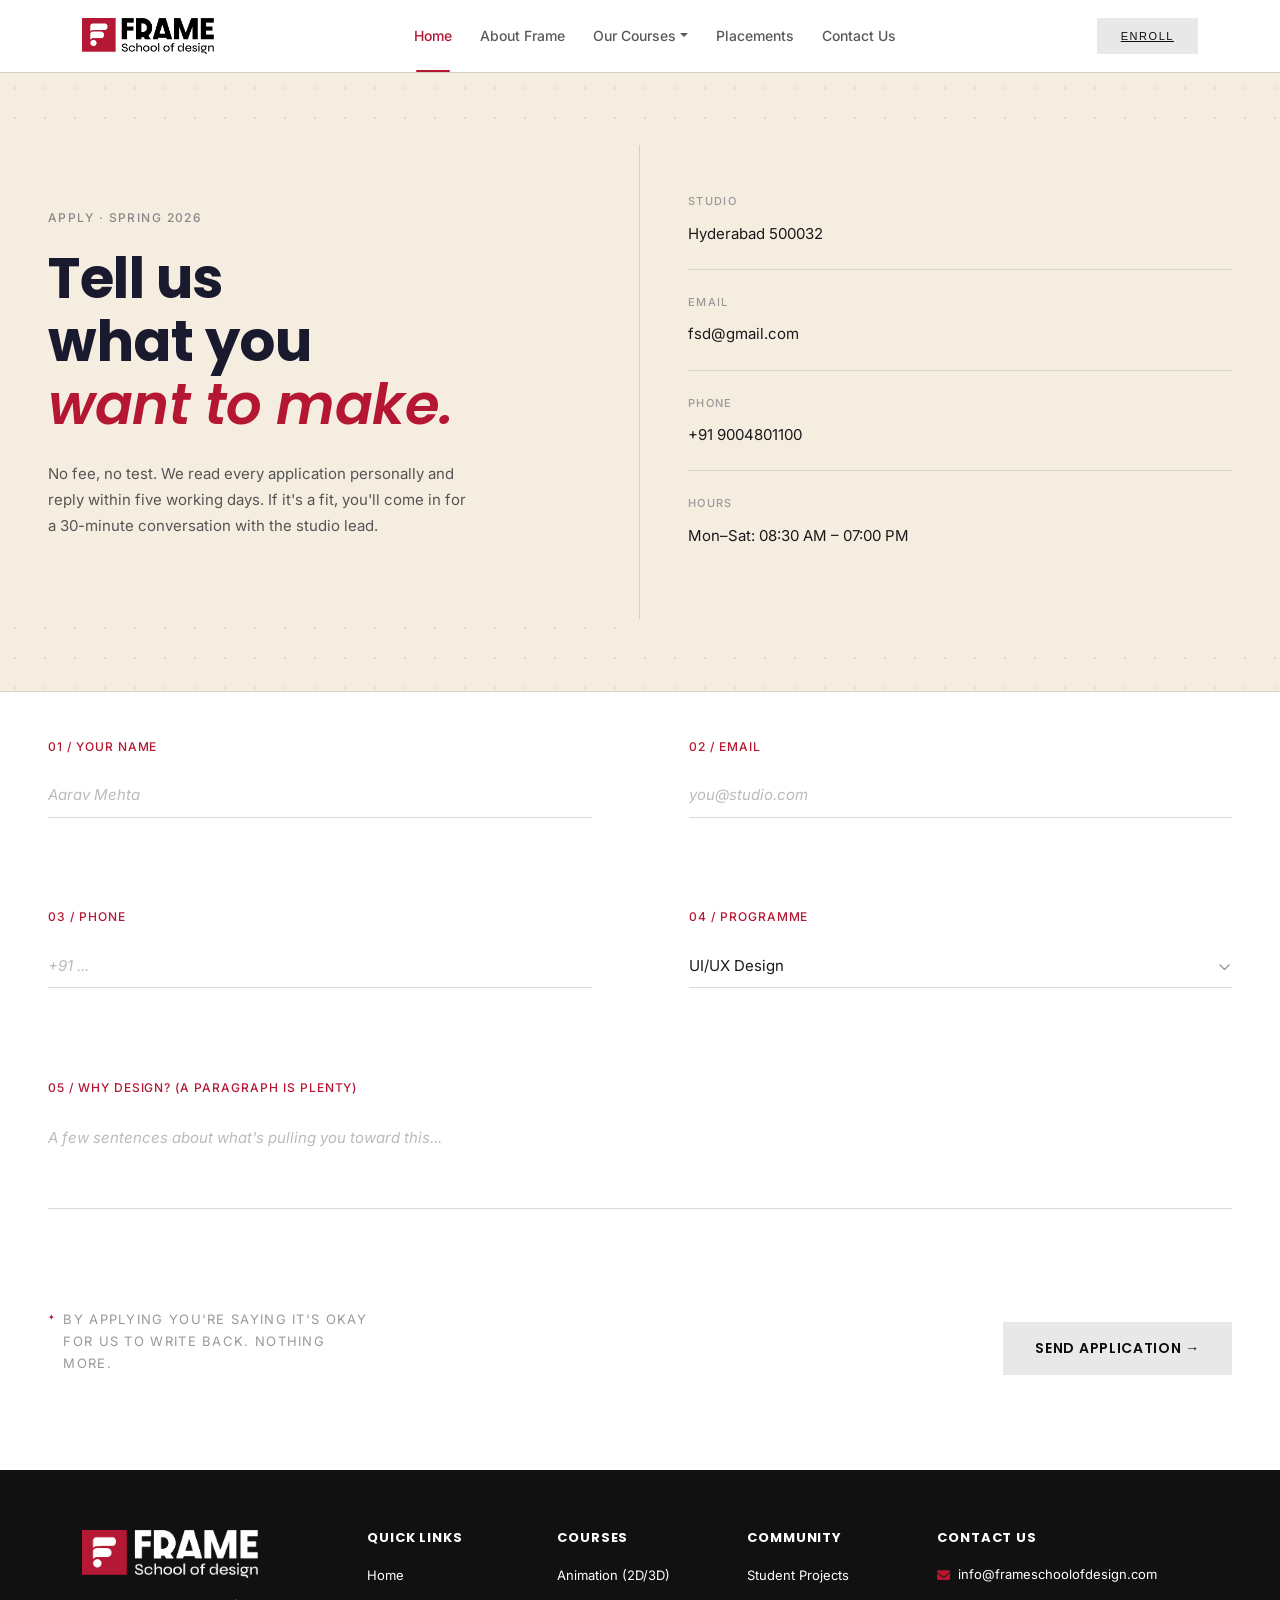
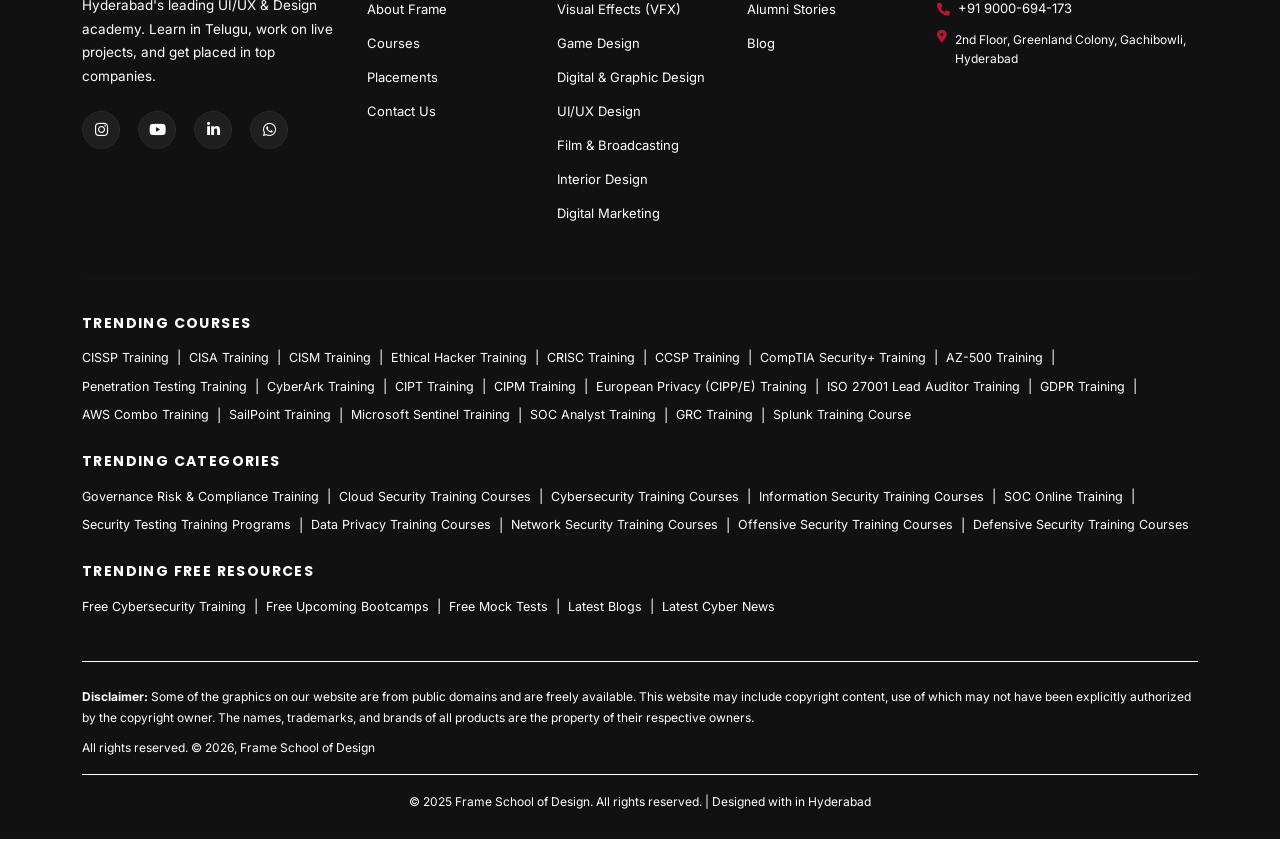
==== commit a321b164: "mails changed" ====
--- a/enrollng-now.html
+++ b/enrollng-now.html
@@ -442,8 +442,8 @@
             <h5>Contact Us</h5>
             <ul>
               <li>
-                <a href="mailto:Info@beetsl.com">
-                  <i class="fas fa-envelope"></i> Info@beetsl.com
+                <a href="mailto:info@frameschoolofdesign.com">
+                  <i class="fas fa-envelope"></i> info@frameschoolofdesign.com
                 </a>
               </li>
               <li>
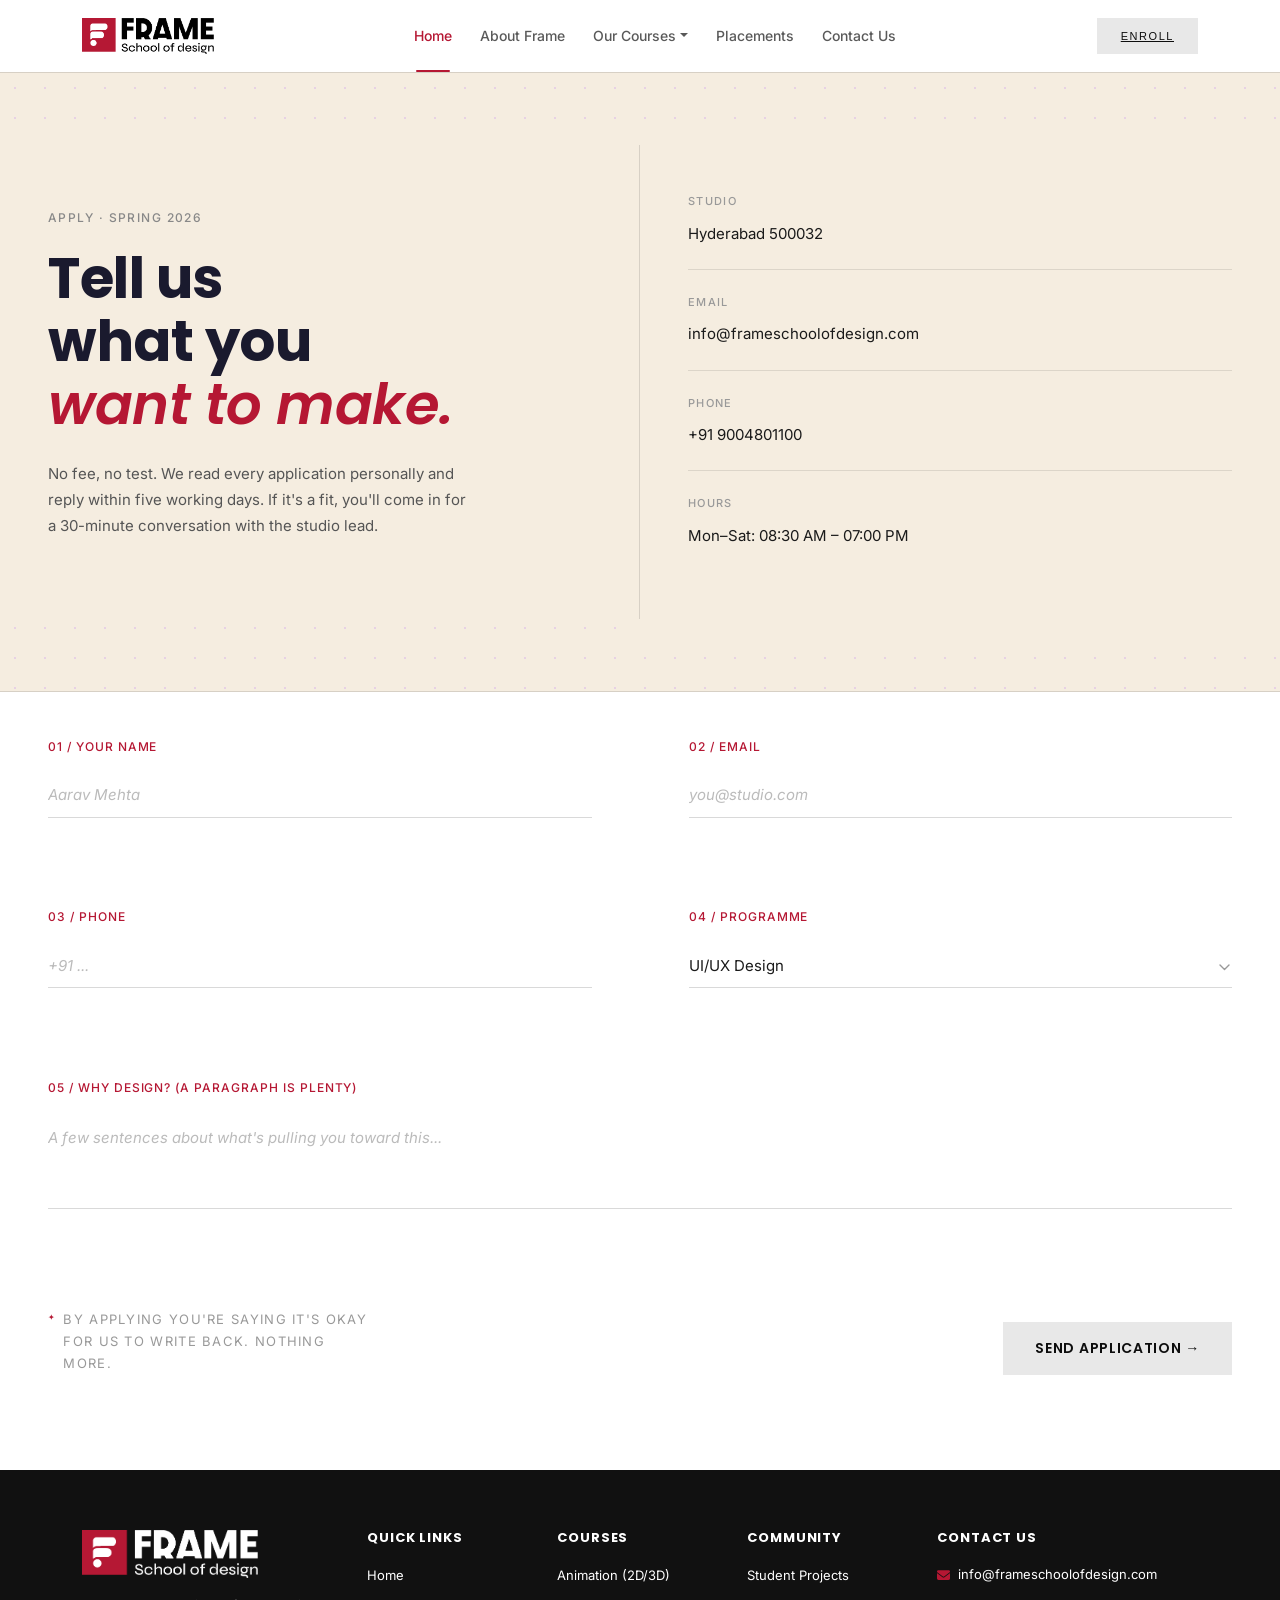
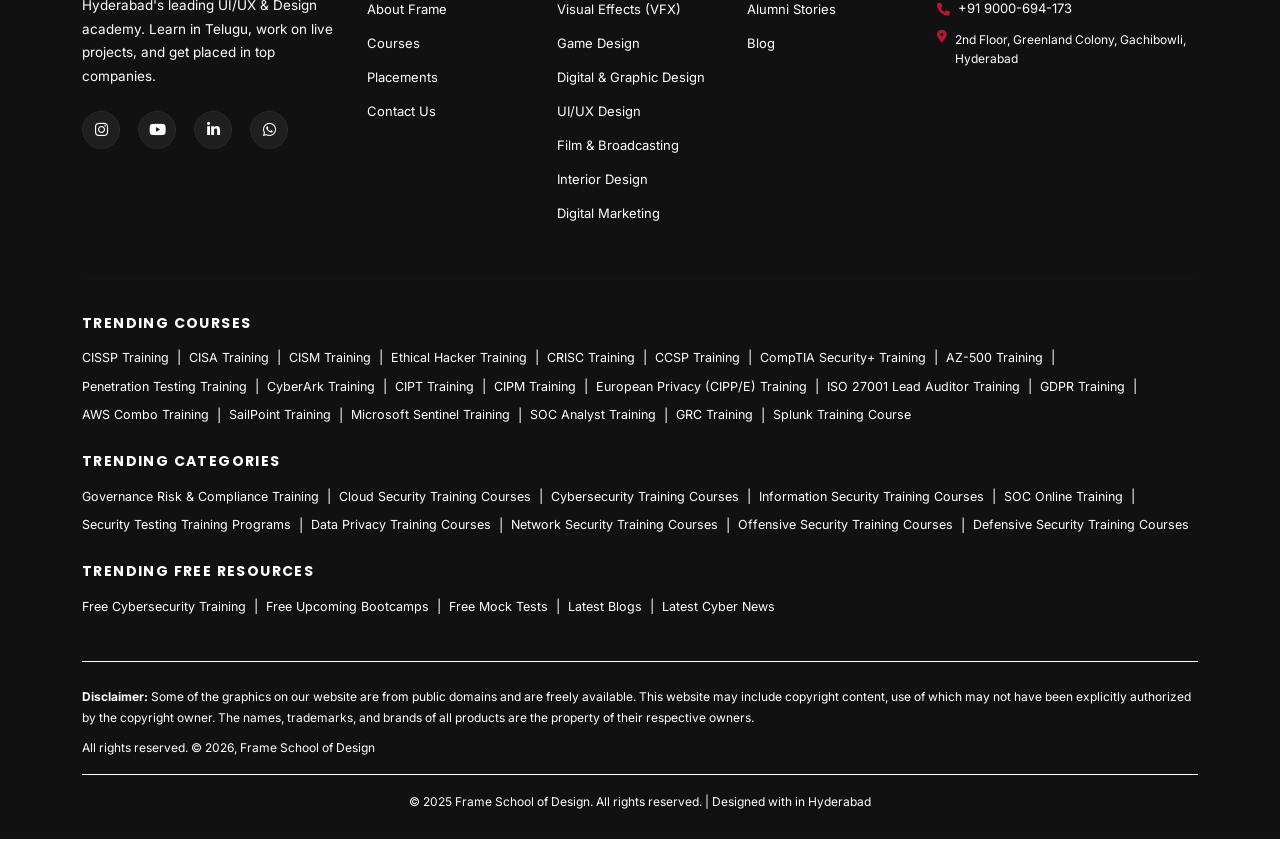
==== commit 2c3a187e: "enroll mail chnaged" ====
--- a/enrollng-now.html
+++ b/enrollng-now.html
@@ -90,7 +90,7 @@
     </div>
     <div class="contact-item">
       <div class="contact-cat">Email</div>
-      <div class="contact-val">fsd@gmail.com</div>
+      <div class="contact-val">info@frameschoolofdesign.com</div>
     </div>
     <div class="contact-item">
       <div class="contact-cat">Phone</div>
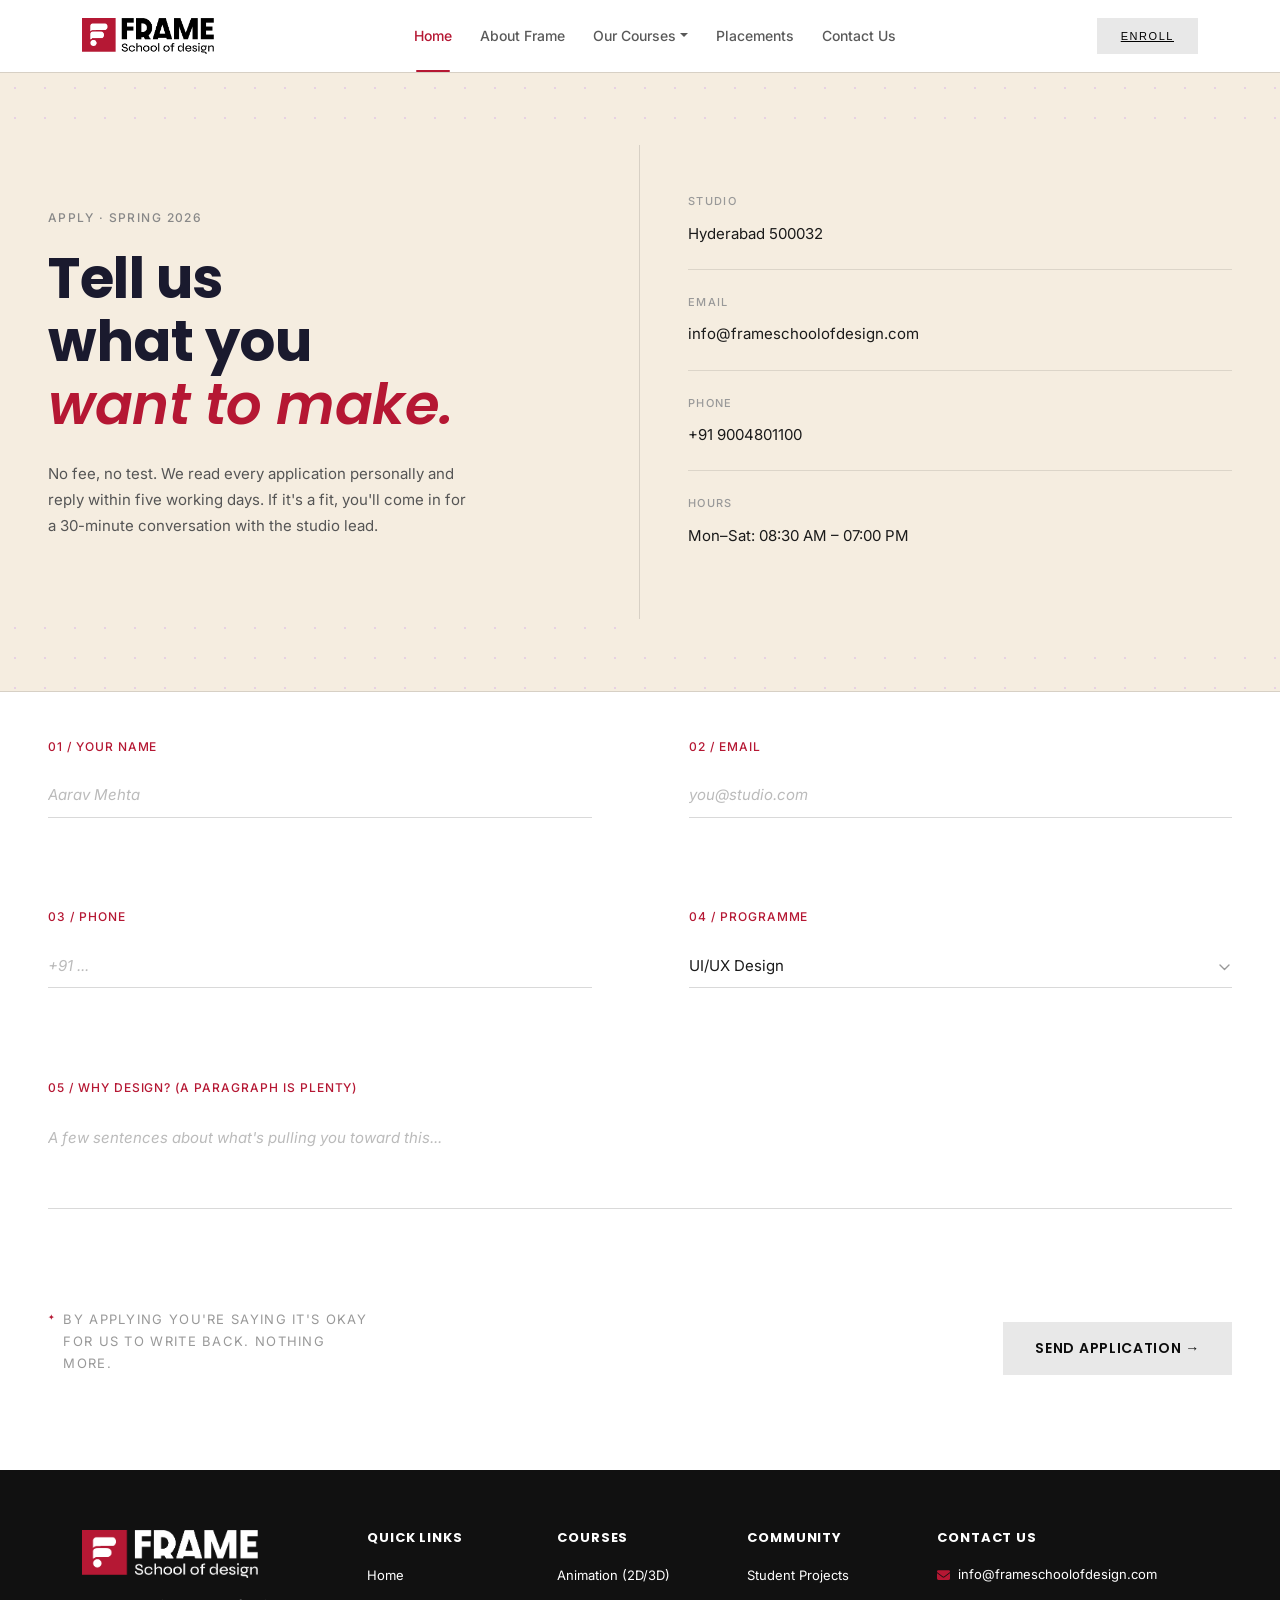
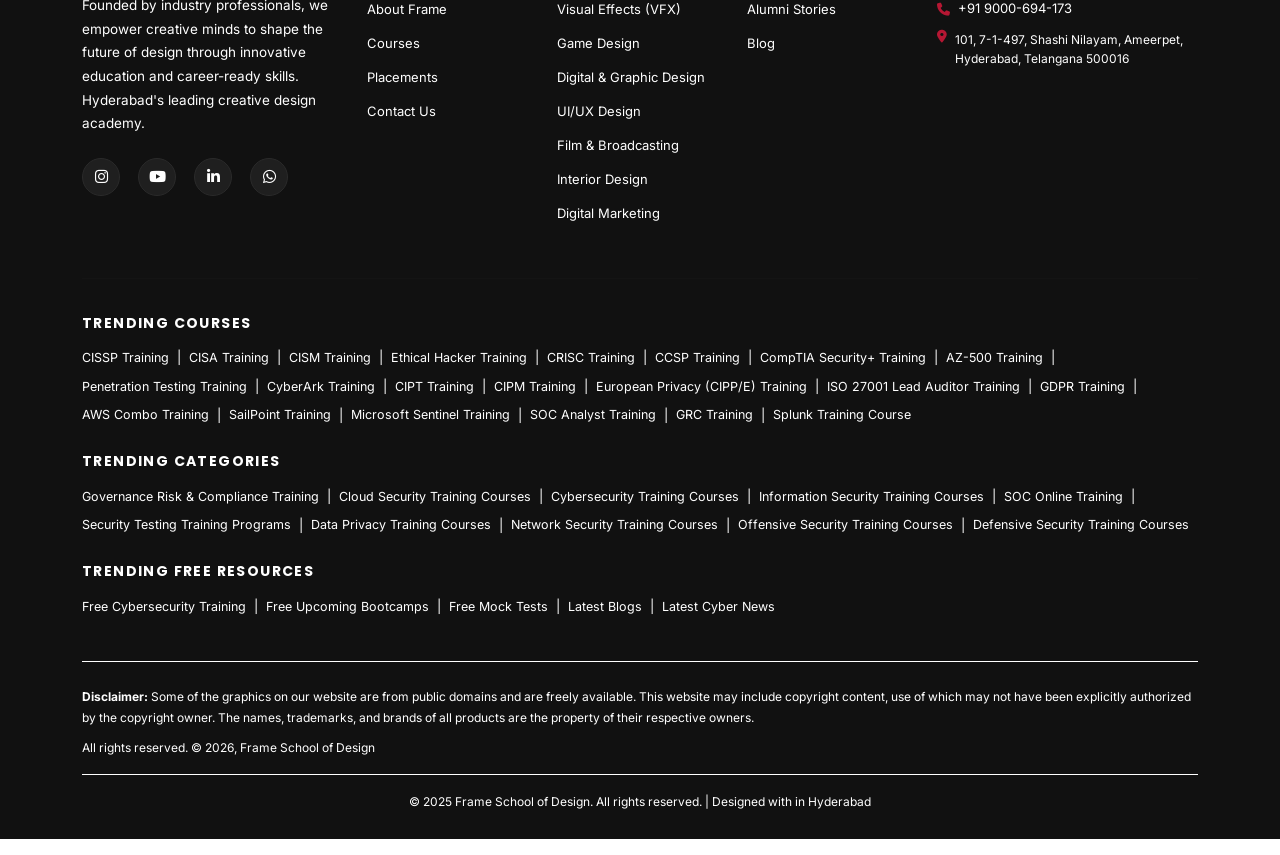
==== commit 33432742: "added enroll button" ====
--- a/enrollng-now.html
+++ b/enrollng-now.html
@@ -381,8 +381,7 @@
               <img src="./assets/img/footer-logo.png" alt="Frame Logo" />
             </div>
             <p class="f-desc">
-              Hyderabad's leading UI/UX & Design academy. Learn in Telugu, work
-              on live projects, and get placed in top companies.
+             Founded by industry professionals, we empower creative minds to shape the future of design through innovative education and career-ready skills. Hyderabad's leading creative design academy.
             </p>
             <!-- REPLACE your .soc block with this -->
             <div class="soc">
@@ -454,7 +453,7 @@
               <li>
                 <span>
                   <i class="fas fa-map-marker-alt"></i>
-                  2nd Floor, Greenland Colony, Gachibowli, Hyderabad
+                 101, 7-1-497, Shashi Nilayam, Ameerpet, Hyderabad, Telangana 500016
                 </span>
               </li>
             </ul>
--- a/assets/css/style.css
+++ b/assets/css/style.css
@@ -586,7 +586,7 @@
 }
 .gi-title {
   font-size: 56px;
-  font-weight: 700;
+  font-weight: 625px;
   color: #fff;
   line-height: 1.2;
   margin-bottom: 16px;
@@ -691,7 +691,7 @@
   content: '';
   position: absolute;
   width: 480px; height: 480px;
-  background: rgba(168,85,247,.12);
+  /* background: rgba(168,85,247,.12); */
   border-radius: 50%;
   top: -180px; right: -80px;
 }
@@ -699,7 +699,7 @@
   content: '';
   position: absolute;
   width: 280px; height: 280px;
-  background: rgba(168,85,247,.08);
+  /* background: rgba(168,85,247,.08); */
   border-radius: 50%;
   bottom: -110px; left: -50px;
 }
@@ -787,7 +787,7 @@
 .sec-head h2 {
   font-family: 'Poppins', sans-serif;   /* Poppins Bold heading */
   font-size: 56px;
-  font-weight: 700;
+  font-weight: 625;
   background:white ;
   -webkit-background-clip: text;
   -webkit-text-fill-color: transparent;
@@ -801,9 +801,10 @@
   font-weight: 400;
   color: var(--muted);
   font-size: 15px;
-  max-width: 520px;
+  max-width: 570;
   margin: 0 auto;
   line-height: 1.75;
+  text-align: center;
 }
 
 /* ── Columns outer ── */
@@ -1320,7 +1321,7 @@
 /* Enroll button */
 .btn-nav-reg {
   background: var(--text);
-  color: var(--bg);
+  color: black;
   border: none;
   padding: 10px 24px;
   font-size: 11px;
@@ -1333,7 +1334,7 @@
   border-radius: 0;
 }
 
-.btn-nav-reg:hover { background: #2e2e2e; }
+.btn-nav-reg:hover { background:#A6192E ;  color: white;}
 
 @media (max-width: 991px) {
   .navbar .container { height: auto; padding-top: 0.75rem; padding-bottom: 0.75rem; }
@@ -1934,7 +1935,7 @@
     .section-title {
       text-align: center;
       font-size: 56px;
-      font-weight: 700;
+      font-weight: 650;
       color: #fff;
       margin-bottom: 48px;
       margin-top: -30px;
@@ -2026,7 +2027,7 @@
 
     .btn-outline {
       background: transparent;
-      border: 2px solid #111;
+      border: 1px solid #111;
       color: #111;
     }
 
@@ -2055,7 +2056,7 @@
     }
 .section-title {
   font-family: 'Poppins', sans-serif;
-  font-weight: 700;
+  font-weight: 625;
 }
 
 .card-title {
--- a/assets/css/community.css
+++ b/assets/css/community.css
@@ -40,7 +40,7 @@
 .flame-mian-title {
   font-family: 'Poppins', sans-serif !important;
   font-size: 56px;
-  font-weight: 700 !important;
+  font-weight: 625 !important;
   /* letter-spacing: 0.06em; */
   /* text-transform: uppercase; */
   color: #1a1a1a;
@@ -121,7 +121,7 @@
 .m-person__name {
   font-family: 'Poppins', sans-serif !important;
   font-size: 56px;
-  font-weight: 700 !important;
+  font-weight: 450 !important;
   /* letter-spacing: 0.04em; */
   /* text-transform: uppercase; */
   line-height: 1;
